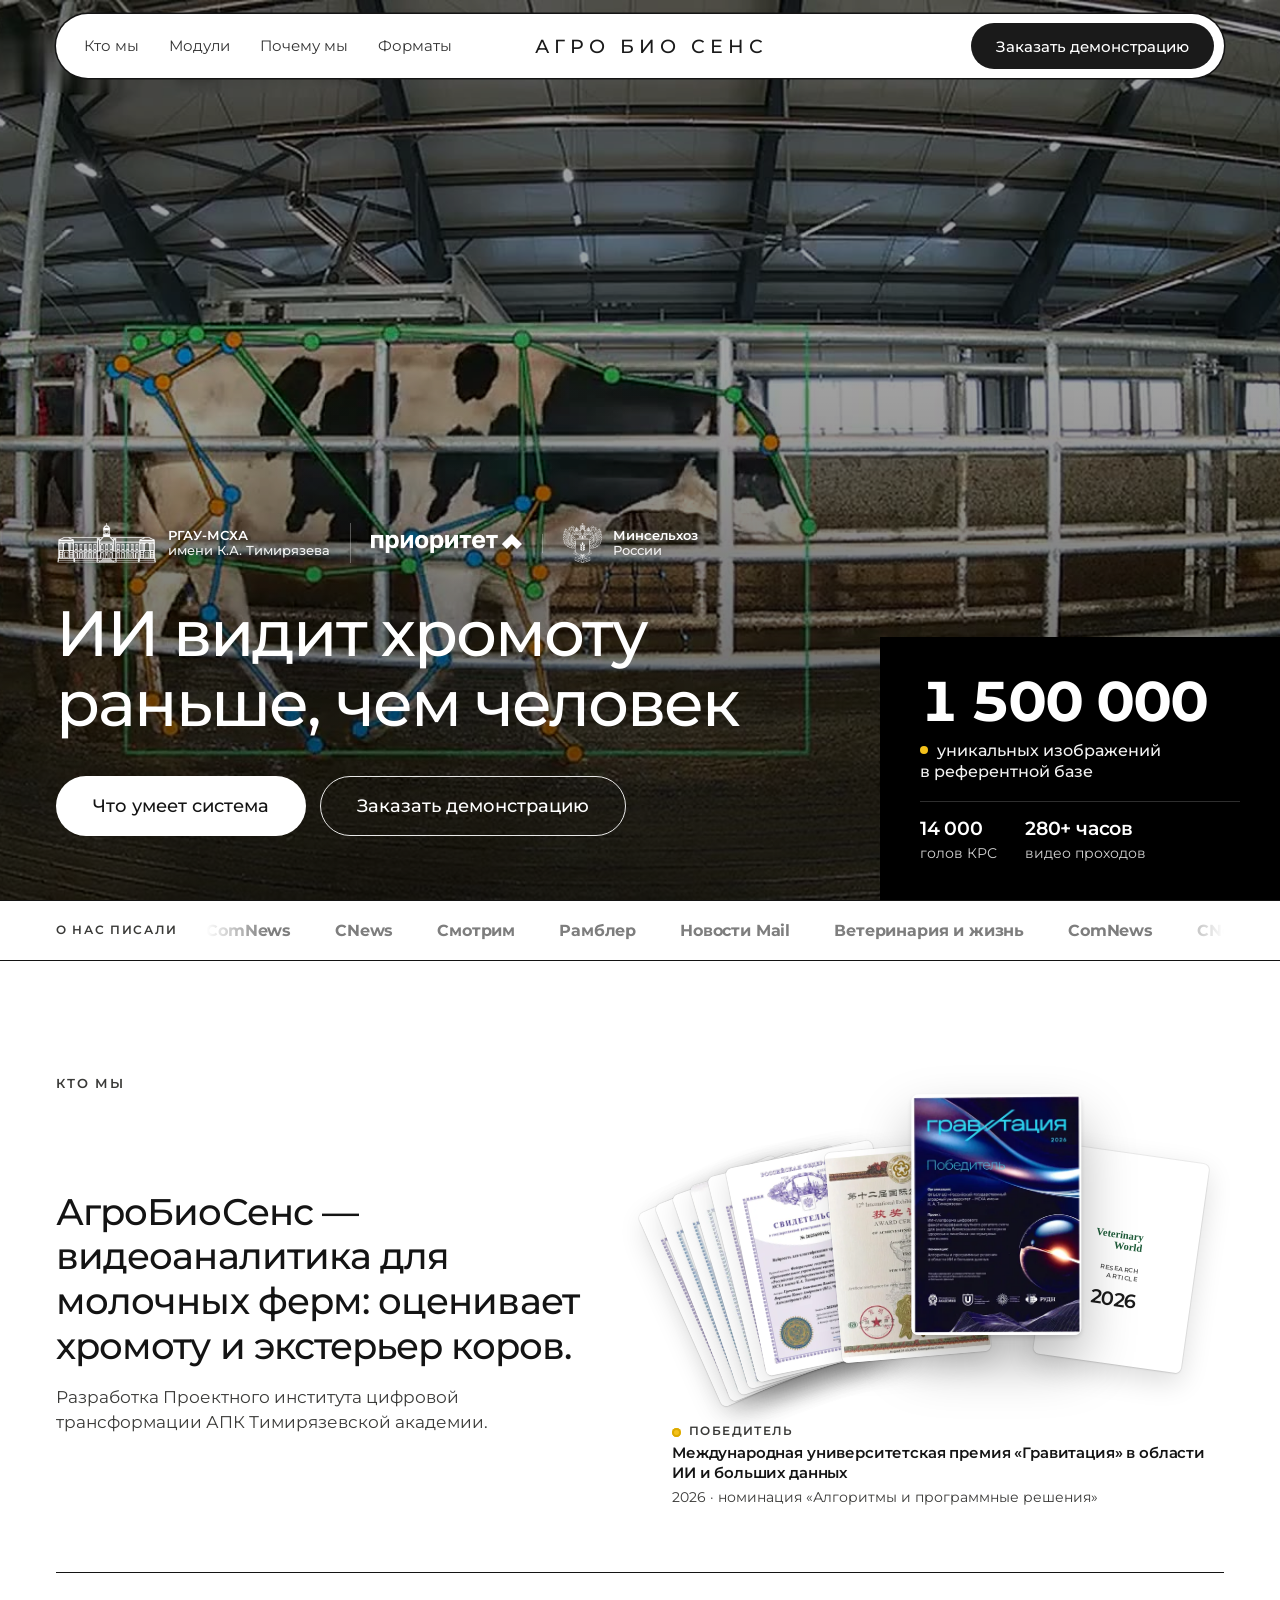
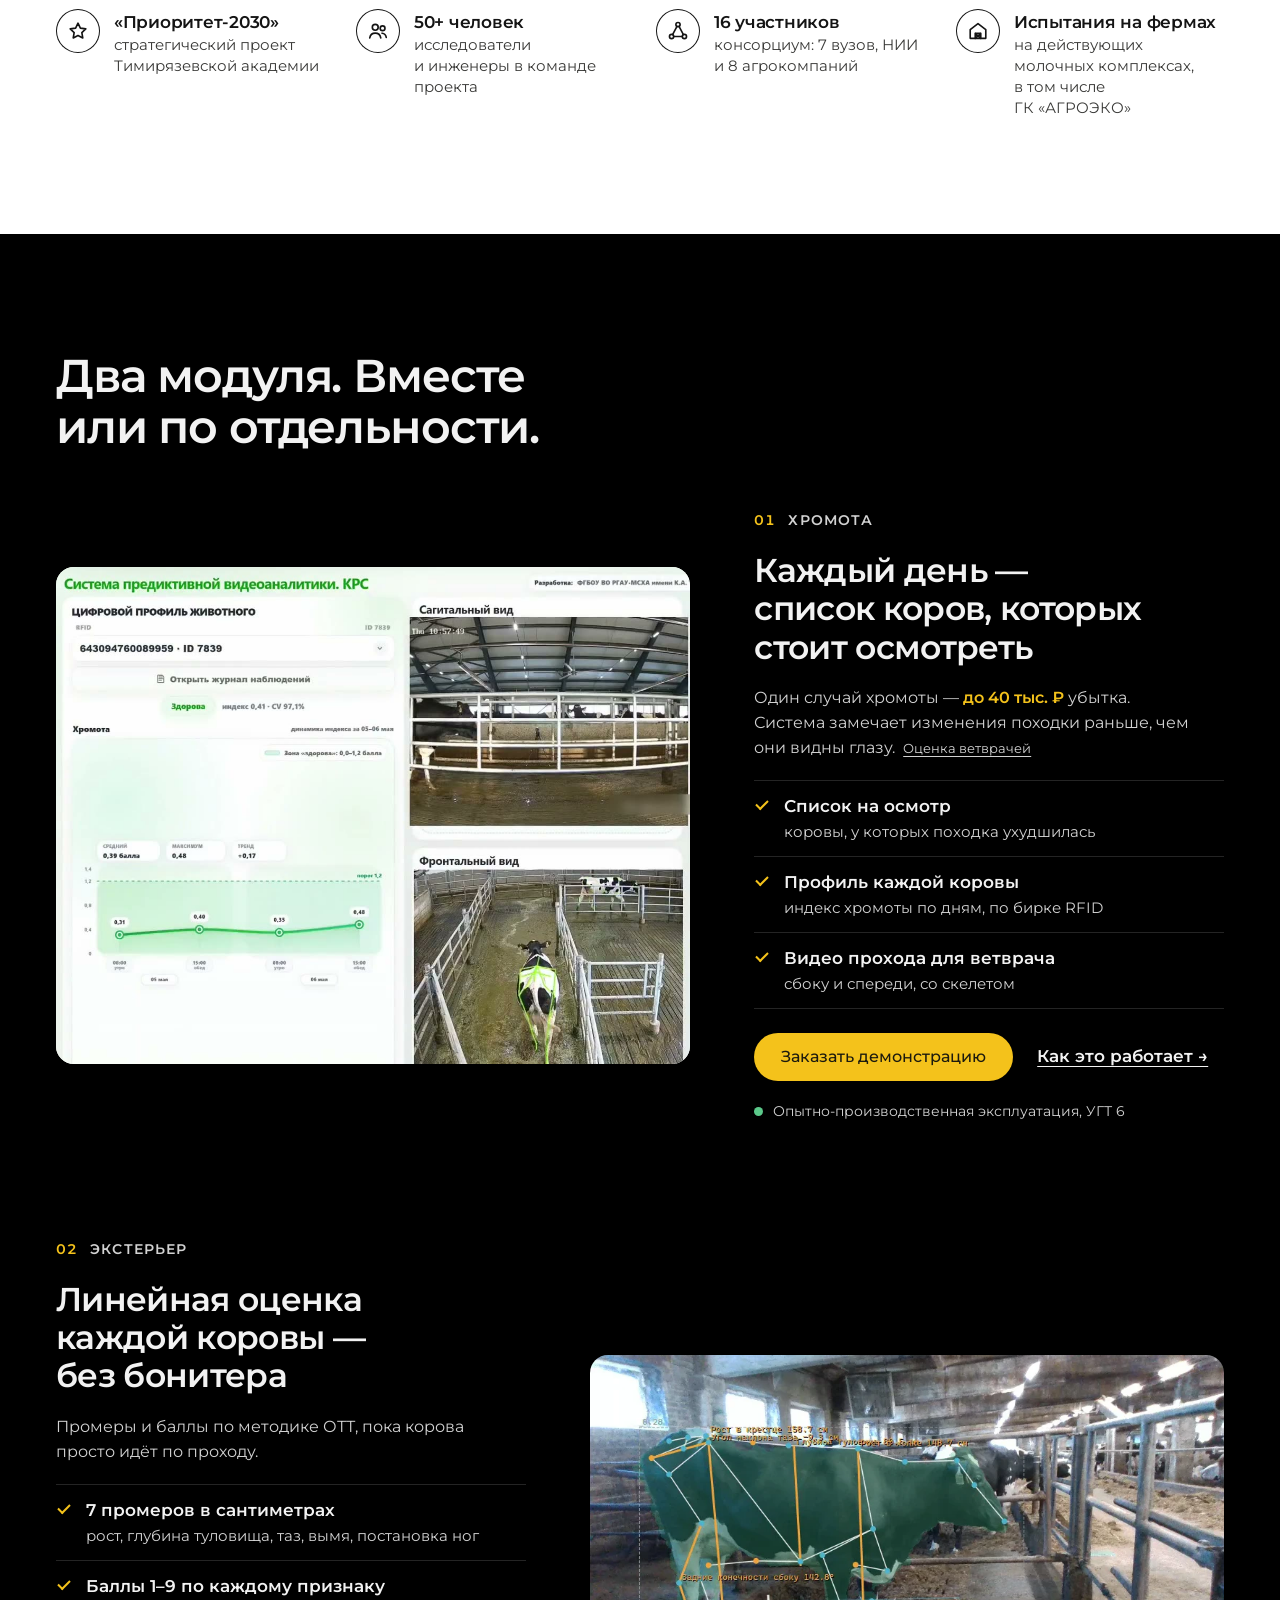
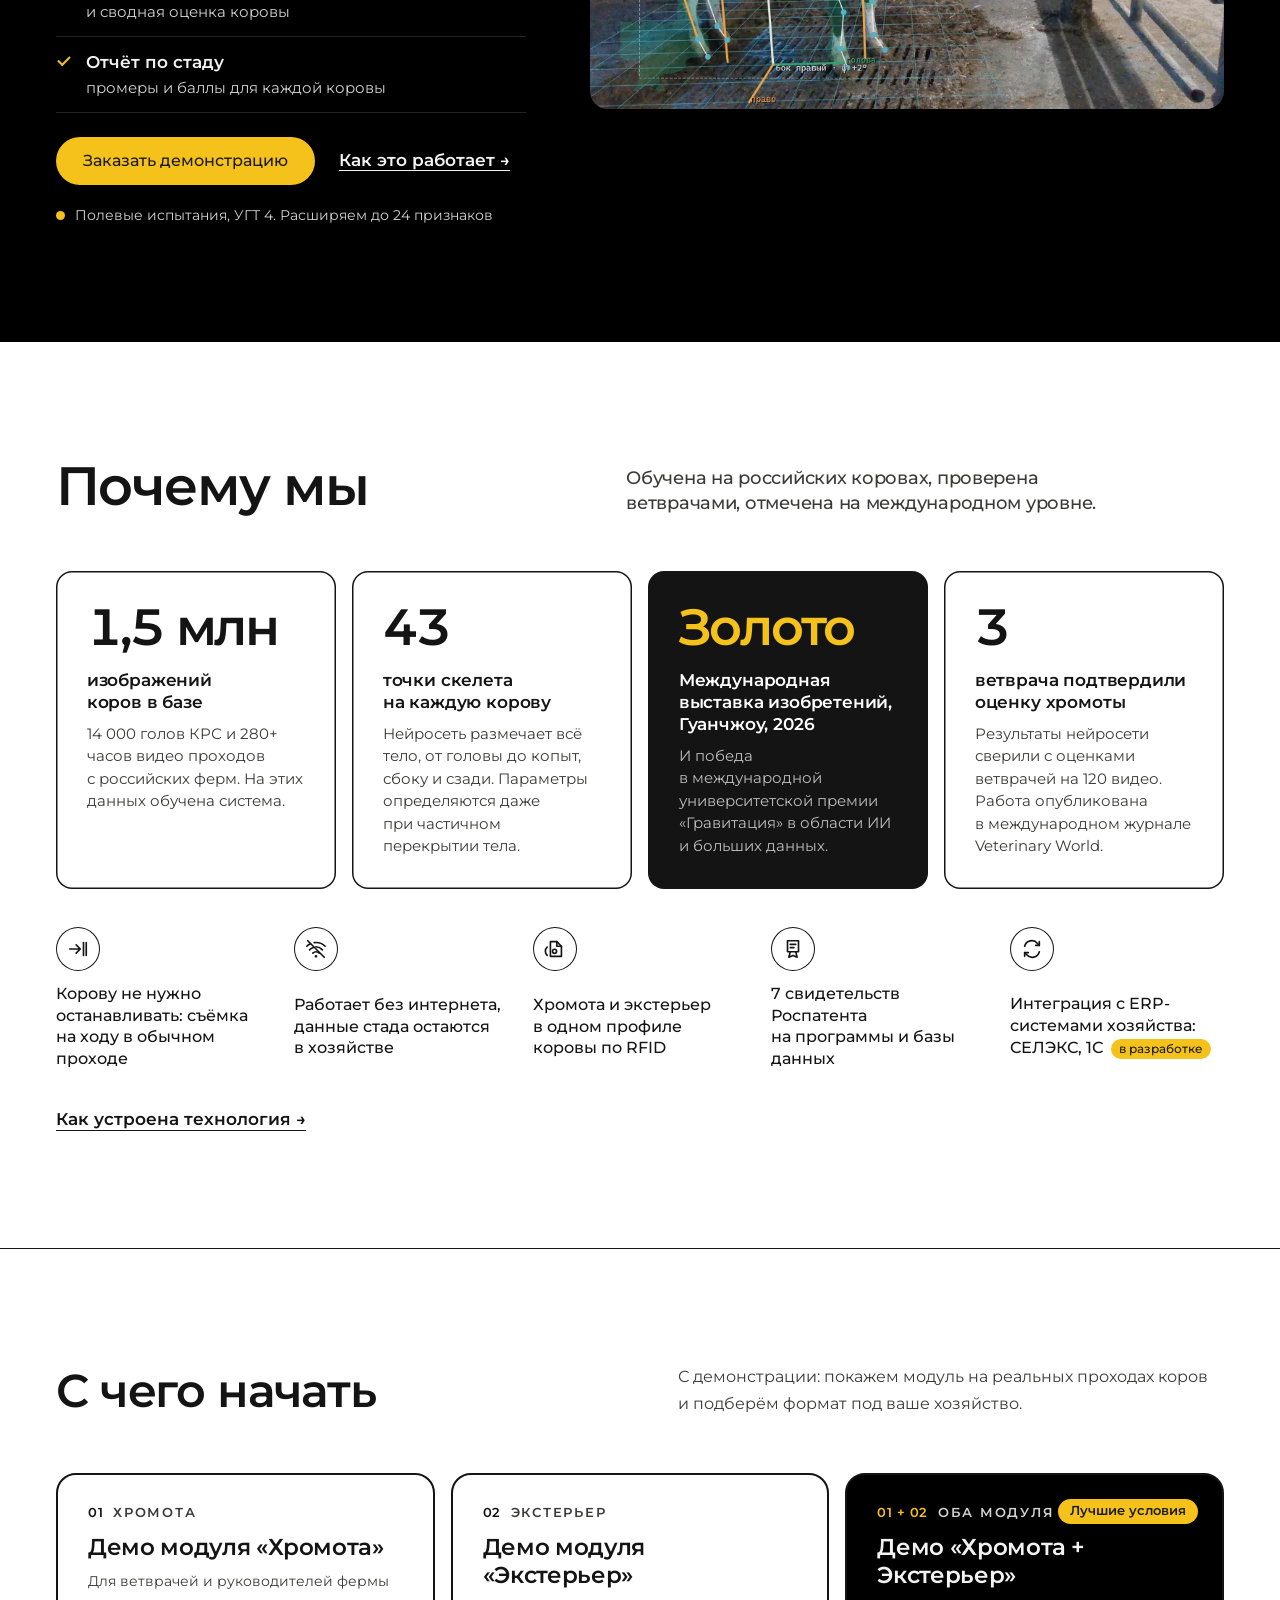
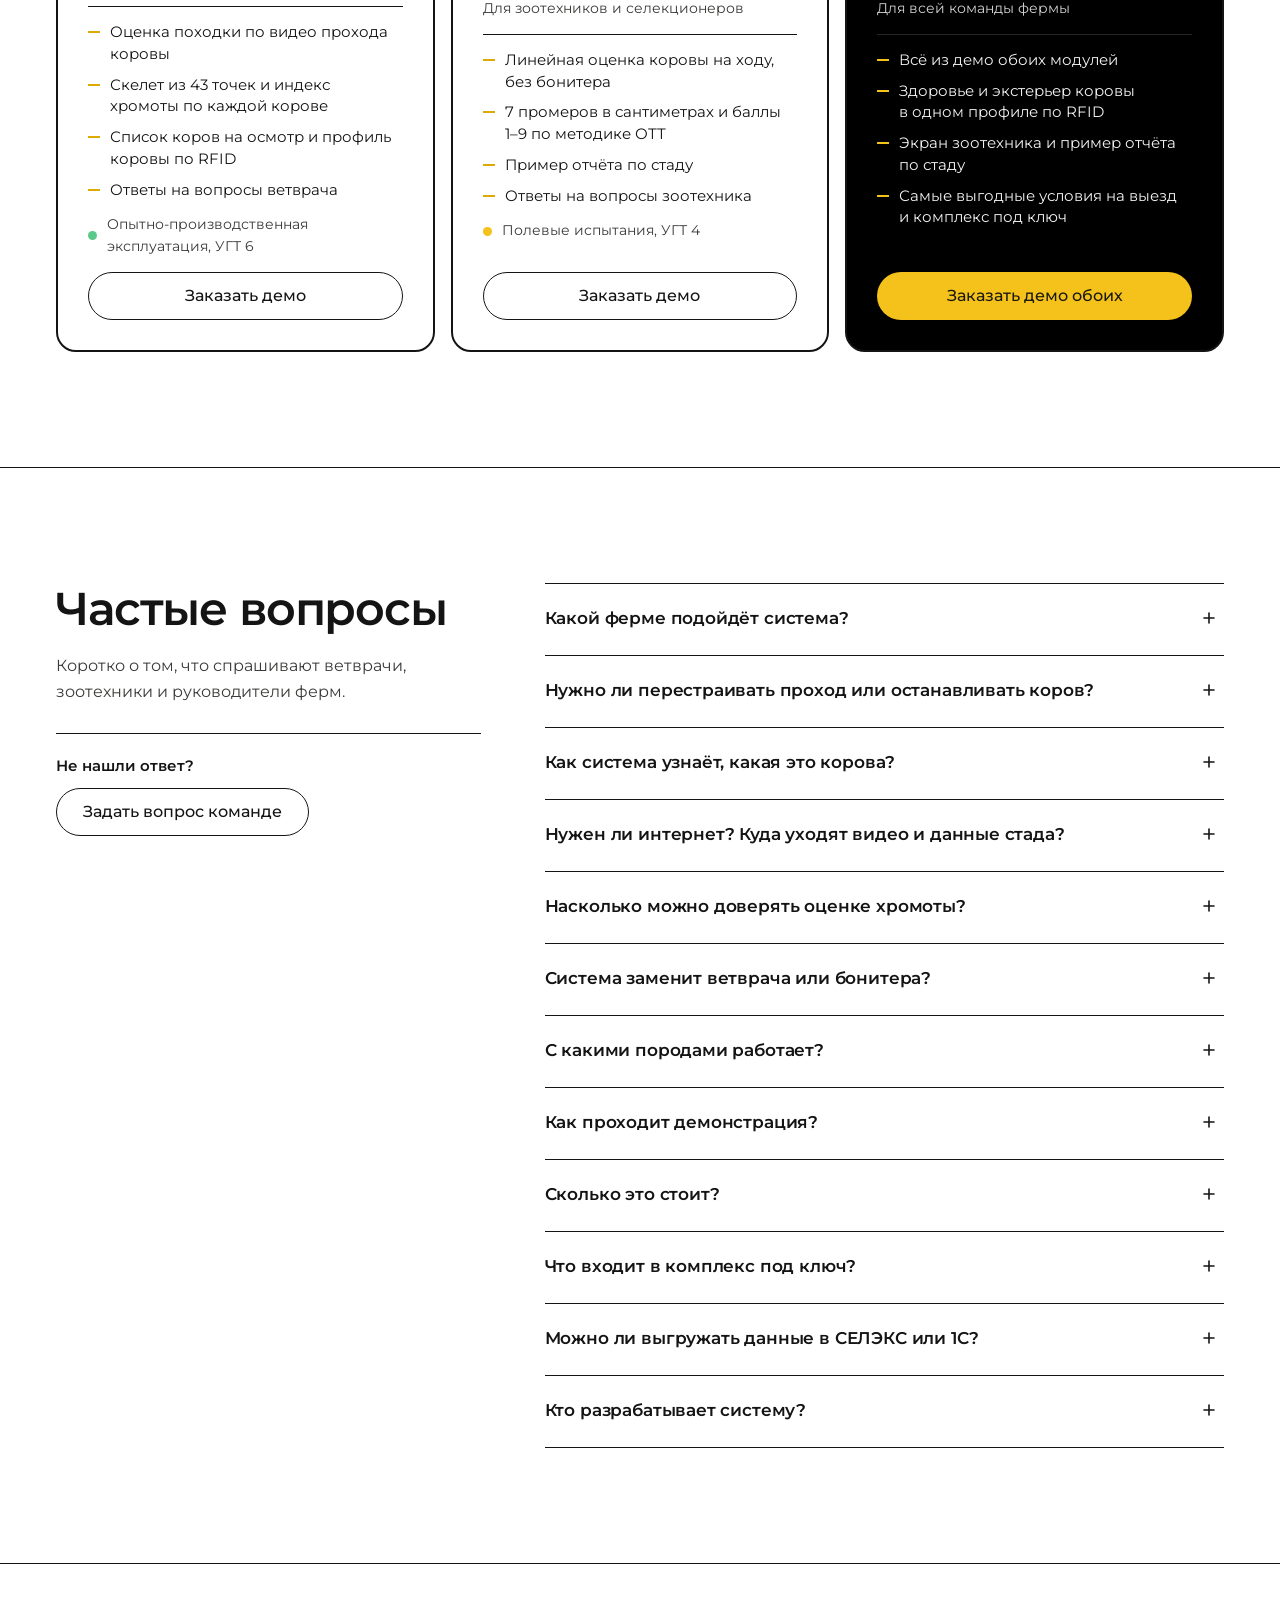
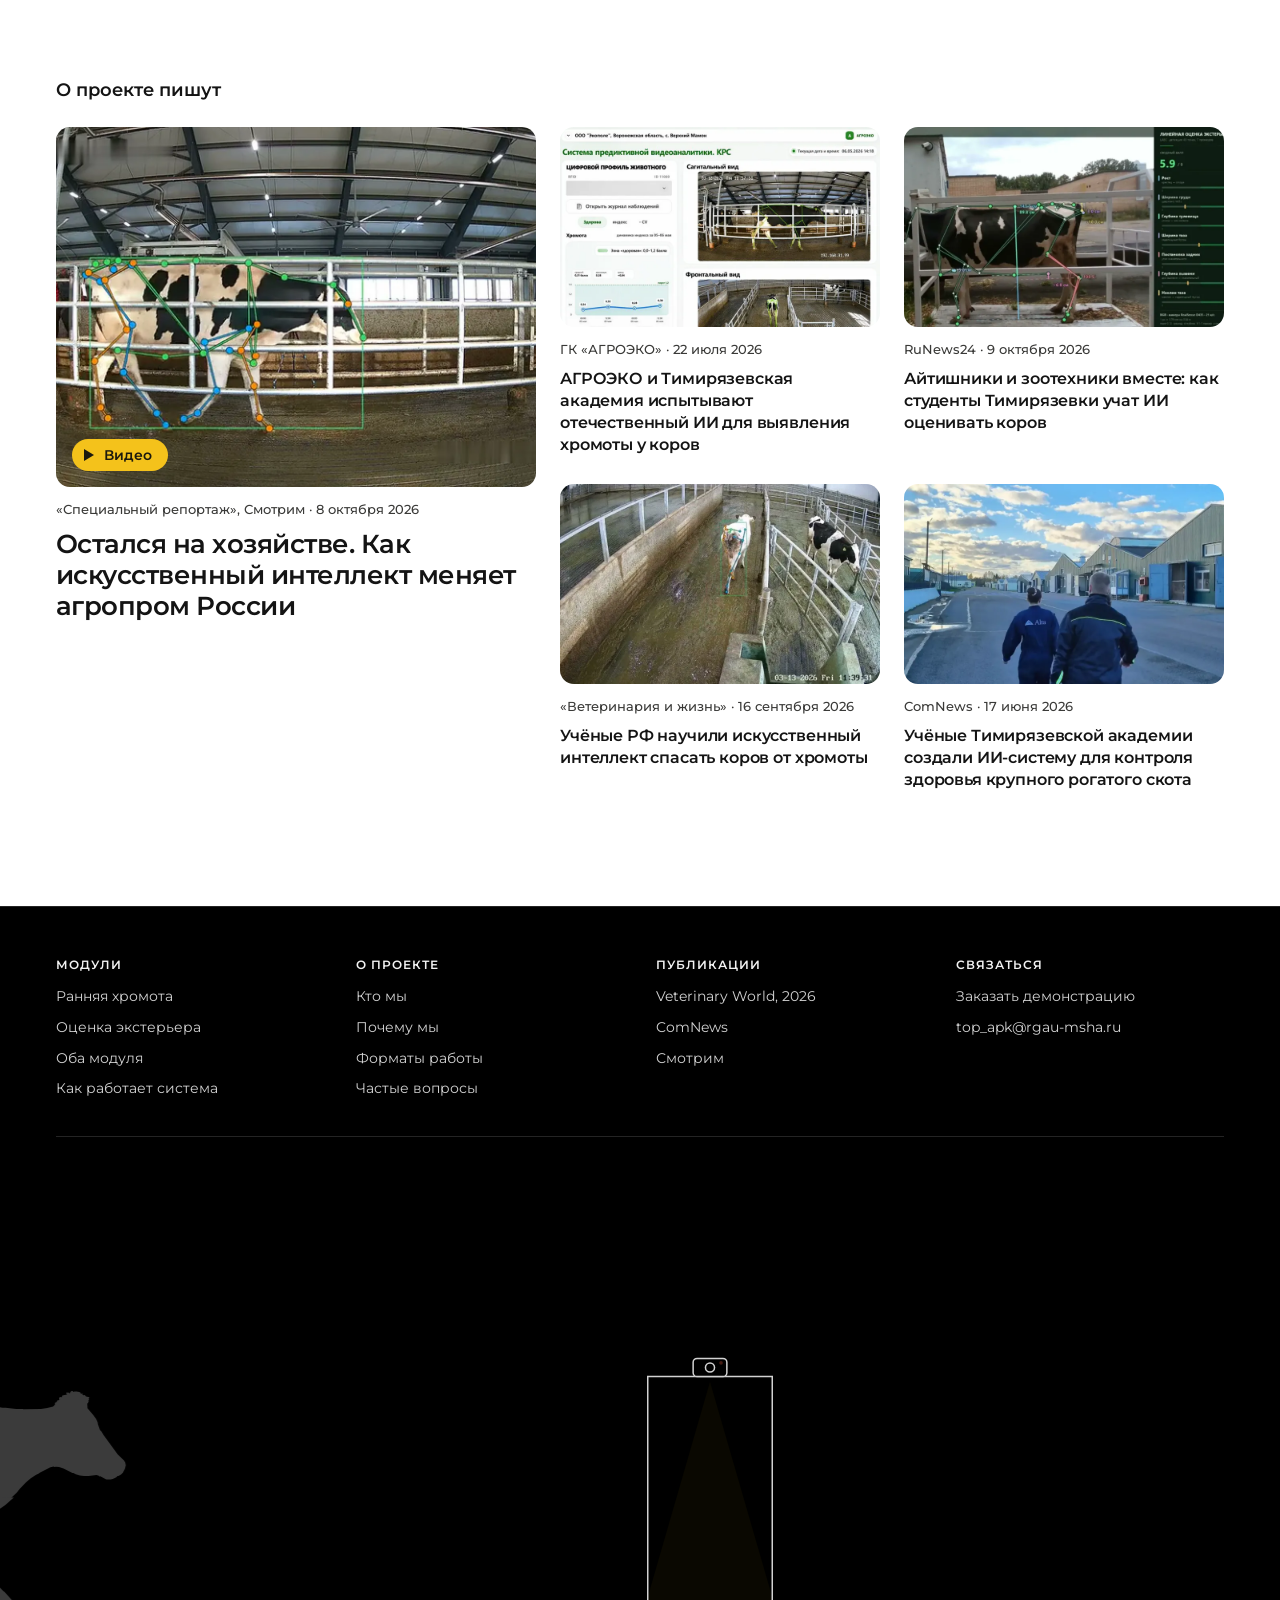
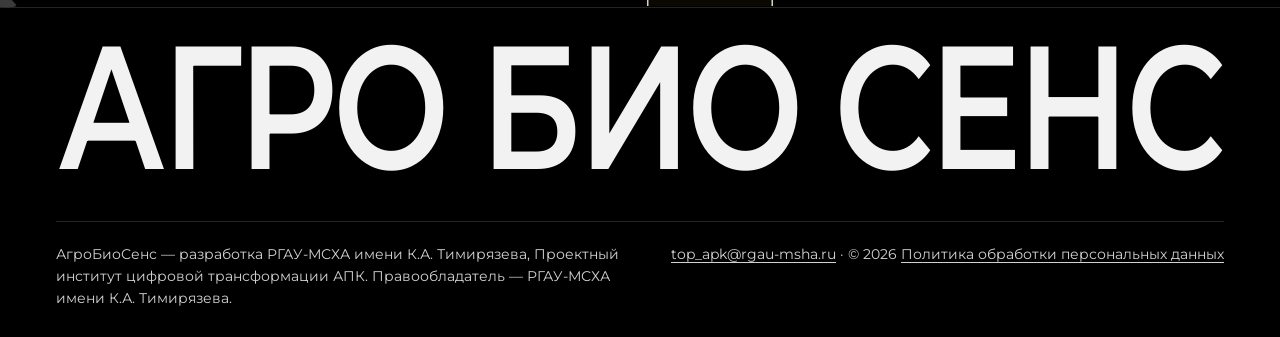
==== index.html @ 5cad0ca8 "Preview of АгроБиоСенс site Co-Authored-By: Claude Opus 5.5 <noreply@anthropic.com>" ====
<!doctype html>
<html lang="ru">
<head>
<meta name="robots" content="noindex, nofollow">
  <meta charset="utf-8">
  <meta name="viewport" content="width=device-width, initial-scale=1">
  <title>АгроБиоСенс — оценка походки и экстерьера коров по видео</title>
  <meta name="description" content="Сенсорная зона для молочного комплекса: камеры и нейросеть оценивают походку, промеры экстерьера, упитанность и вес каждой коровы на ходу. Разработка РГАУ-МСХА имени К.А. Тимирязева.">
  <meta name="theme-color" content="#000000">
  <link rel="icon" href="favicon.ico" sizes="32x32">
  <link rel="icon" href="assets/img/favicon-192.png" type="image/png" sizes="192x192">
  <link rel="apple-touch-icon" href="assets/img/apple-touch-icon.png">
  <link rel="preconnect" href="https://fonts.googleapis.com">
  <link rel="preconnect" href="https://fonts.gstatic.com" crossorigin>
  <link href="https://fonts.googleapis.com/css2?family=Montserrat:wght@400;500;600;700;800&display=swap" rel="stylesheet">
  <link rel="stylesheet" href="assets/css/style.css?v=70">
</head>
<body>
  <a class="skip" href="#main">Перейти к содержанию</a>

  <header class="site-header" data-header>
    <div class="header-pill">
      <nav class="nav" aria-label="Разделы">
        <a href="#about">Кто мы</a>
        <a href="#modules">Модули</a>
        <a href="#why">Почему мы</a>
        <a href="#formats">Форматы</a>
      </nav>
      <a class="logo" href="#top" aria-label="АгроБиоСенс, на главную">АГРО БИО СЕНС</a>
      <div class="header-end">
        <a class="btn btn-ink header-cta" href="#contact">Заказать демонстрацию</a>
        <button class="menu-toggle" type="button" aria-expanded="false" aria-controls="mobile-nav" data-menu-toggle>
          <span class="sr-only">Меню</span><span class="menu-bars" aria-hidden="true"></span>
        </button>
      </div>
    </div>
    <nav class="mobile-nav" id="mobile-nav" aria-label="Разделы" hidden>
      <a href="#about">Кто мы</a>
      <a href="#modules">Модули</a>
      <a href="#why">Почему мы</a>
      <a href="#formats">Форматы</a>
      <a href="#faq">Вопросы</a>
      <a class="btn btn-tag" href="#contact">Заказать демонстрацию</a>
    </nav>
  </header>

  <main id="main">

    <section class="hero" id="top">
      <video class="hero-video" autoplay muted loop playsinline preload="auto" poster="assets/media/hero-montage.jpg" aria-hidden="true">
        <source src="assets/media/hero-montage.mp4" type="video/mp4">
      </video>
      <div class="hero-shade" aria-hidden="true"></div>
      <div class="wrap hero-body">
        <div class="hero-main">
          <ul class="hero-orgs" aria-label="Организации проекта">
            <li class="hero-org"><img src="assets/img/logo-rgau.webp" alt="" width="324" height="128"><span>РГАУ-МСХА <span class="hero-org-more">имени К.А.&nbsp;Тимирязева</span></span></li>
            <li class="hero-org hero-org-word"><img src="assets/img/logo-priority.webp" alt="Программа «Приоритет-2030»" width="1014" height="128"></li>
            <li class="hero-org"><img src="assets/img/logo-mcx.webp" alt="" width="125" height="128"><span>Минсельхоз <span class="hero-org-more">России</span></span></li>
          </ul>
          <h1>ИИ видит хромоту раньше, чем человек</h1>
          <div class="hero-actions">
            <a class="btn btn-light btn-lg" href="#modules">Что умеет система</a>
            <a class="btn btn-outline btn-lg" href="#contact">Заказать демонстрацию</a>
          </div>
        </div>
      </div>
      <aside class="hero-stat" aria-label="На каких данных учится система">
        <p class="hero-stat-num">1&nbsp;500&nbsp;000</p>
        <p class="hero-stat-cap">уникальных изображений в&nbsp;референтной базе</p>
        <dl class="hero-stat-more">
          <div><dt>14&nbsp;000</dt><dd>голов КРС</dd></div>
          <div><dt>280+&nbsp;часов</dt><dd>видео проходов</dd></div>
        </dl>
      </aside>
    </section>

    <aside class="press-strip" aria-label="О проекте писали">
      <div class="wrap press-strip-row">
        <a class="press-strip-label" href="#press">О нас писали</a>
        <div class="press-marquee">
          <div class="press-marquee-track">
            <ul class="press-strip-list">
          <li><a href="https://www.comnews.ru/digital-economy/content/245881/2026-06-17/2026-w25/1012/uchenye-timiryazevskoy-akademii-sozdali-ii-sistemu-dlya-kontrolya-zdorovya-krupnogo-rogatogo-skota" target="_blank" rel="noopener">ComNews</a></li>
          <li><a href="https://corp.cnews.ru/news/line/2026-06-17_uchenye_i_razrabotchiki_timiryazevskoj" target="_blank" rel="noopener">CNews</a></li>
          <li><a href="https://smotrim.ru/video/6127386" target="_blank" rel="noopener">Смотрим</a></li>
          <li><a href="https://news.rambler.ru/tech/56799084-agroeko-i-timiryazevskaya-akademiya-ispytyvayut-otechestvennyy-ii/" target="_blank" rel="noopener">Рамблер</a></li>
          <li><a href="https://news.mail.ru/society/67363621/" target="_blank" rel="noopener">Новости Mail</a></li>
          <li><a href="https://vetandlife.ru/livestock/uchenye-rf-nauchili-iskusstvennyj-intellekt-spasat-korov-ot-hromoty" target="_blank" rel="noopener">Ветеринария и жизнь</a></li>
        </ul>
            <ul class="press-strip-list" aria-hidden="true">
          <li><a href="https://www.comnews.ru/digital-economy/content/245881/2026-06-17/2026-w25/1012/uchenye-timiryazevskoy-akademii-sozdali-ii-sistemu-dlya-kontrolya-zdorovya-krupnogo-rogatogo-skota" target="_blank" rel="noopener" tabindex="-1">ComNews</a></li>
          <li><a href="https://corp.cnews.ru/news/line/2026-06-17_uchenye_i_razrabotchiki_timiryazevskoj" target="_blank" rel="noopener" tabindex="-1">CNews</a></li>
          <li><a href="https://smotrim.ru/video/6127386" target="_blank" rel="noopener" tabindex="-1">Смотрим</a></li>
          <li><a href="https://news.rambler.ru/tech/56799084-agroeko-i-timiryazevskaya-akademiya-ispytyvayut-otechestvennyy-ii/" target="_blank" rel="noopener" tabindex="-1">Рамблер</a></li>
          <li><a href="https://news.mail.ru/society/67363621/" target="_blank" rel="noopener" tabindex="-1">Новости Mail</a></li>
          <li><a href="https://vetandlife.ru/livestock/uchenye-rf-nauchili-iskusstvennyj-intellekt-spasat-korov-ot-hromoty" target="_blank" rel="noopener" tabindex="-1">Ветеринария и жизнь</a></li>
        </ul>
          </div>
        </div>
      </div>
    </aside>

    <section class="about" id="about" aria-labelledby="about-title">
      <div class="wrap">
        <h2 id="about-title" class="about-kicker">Кто мы</h2>
        <div class="about-top">
          <p class="about-say">АгроБиоСенс&nbsp;— видеоаналитика для молочных ферм: оценивает хромоту и&nbsp;экстерьер коров. <span class="about-by">Разработка Проектного института цифровой трансформации АПК Тимирязевской академии.</span></p>
        <div class="fan-wrap">
          <h3 class="sr-only">Признание</h3>
          <div class="fan">
            <a class="sheet sheet-ip sheet-ip-6" data-sheet="ip" href="assets/img/docs/cert-2026666742.webp" target="_blank" rel="noopener" tabindex="-1" aria-hidden="true"><img src="assets/img/docs/cert-2026666742-thumb.webp" width="320" height="453" loading="lazy" alt=""></a>
            <a class="sheet sheet-ip sheet-ip-5" data-sheet="ip" href="assets/img/docs/cert-2026622755.webp" target="_blank" rel="noopener" tabindex="-1" aria-hidden="true"><img src="assets/img/docs/cert-2026622755-thumb.webp" width="320" height="453" loading="lazy" alt=""></a>
            <a class="sheet sheet-ip sheet-ip-4" data-sheet="ip" href="assets/img/docs/cert-2025626469.webp" target="_blank" rel="noopener" tabindex="-1" aria-hidden="true"><img src="assets/img/docs/cert-2025626469-thumb.webp" width="320" height="453" loading="lazy" alt=""></a>
            <a class="sheet sheet-ip sheet-ip-3" data-sheet="ip" href="assets/img/docs/cert-2026622314.webp" target="_blank" rel="noopener" tabindex="-1" aria-hidden="true"><img src="assets/img/docs/cert-2026622314-thumb.webp" width="320" height="453" loading="lazy" alt=""></a>
            <a class="sheet sheet-ip sheet-ip-2" data-sheet="ip" href="assets/img/docs/cert-2025695364.webp" target="_blank" rel="noopener" tabindex="-1" aria-hidden="true"><img src="assets/img/docs/cert-2025695364-thumb.webp" width="320" height="453" loading="lazy" alt=""></a>
            <a class="sheet sheet-ip sheet-ip-1" data-sheet="ip" href="assets/img/docs/cert-2025695196.webp" target="_blank" rel="noopener" aria-label="7 свидетельств Роспатента на программы и базы данных: 4 программы для ЭВМ и 3 базы данных, 2024–2026, правообладатель РГАУ-МСХА. Открыть скан"><img src="assets/img/docs/cert-2025695196-thumb.webp" width="320" height="453" loading="lazy" alt=""></a>
            <a class="sheet sheet-gz" data-sheet="gz" href="assets/img/docs/guangzhou-gold-2026.webp" target="_blank" rel="noopener" aria-label="Золотая медаль, 12-я Международная выставка изобретений, Гуанчжоу, Китай, август 2026. Открыть диплом"><img src="assets/img/docs/guangzhou-gold-2026-thumb.webp" width="360" height="509" loading="lazy" alt=""></a>
            <a class="sheet sheet-gr" data-sheet="gr" href="assets/img/docs/gravitation-2026-diploma.webp" target="_blank" rel="noopener" aria-label="Победитель международной университетской премии «Гравитация» в области ИИ и больших данных, 2026. Открыть диплом"><img src="assets/img/docs/gravitation-2026-diploma-thumb.webp" width="360" height="509" loading="lazy" alt=""></a>
            <a class="sheet sheet-vw" data-sheet="vw" href="https://veterinaryworld.org/Vol.19/October-2026/3.php" target="_blank" rel="noopener" aria-label="Научная статья в журнале Veterinary World, октябрь 2026. Открыть на сайте журнала">
              <span class="vw-mark">Veterinary<br>World</span>
              <span class="vw-rule"></span>
              <span class="vw-kind">Research article</span>
              <span class="vw-year">2026</span>
            </a>
          </div>
          <div class="fan-caps" aria-hidden="true">
            <p class="fan-cap fan-cap-default"><b>Победитель премии «Гравитация»</b> · <b>золотая медаль</b> в&nbsp;Гуанчжоу · <b>7&nbsp;свидетельств Роспатента</b> · <b>статья</b> в&nbsp;Veterinary World</p>
            <p class="fan-cap" data-cap="ip"><span class="fan-cap-tag">Интеллектуальная собственность</span><b>7&nbsp;свидетельств Роспатента на&nbsp;программы и&nbsp;базы данных</b><span>4&nbsp;программы для ЭВМ и&nbsp;3&nbsp;базы данных, <span class="nowrap">2024–2026</span> · правообладатель РГАУ‑МСХА</span></p>
            <p class="fan-cap" data-cap="gz"><span class="fan-cap-tag">Золотая медаль</span><b>12-я Международная выставка изобретений, Гуанчжоу, Китай</b><span>Август 2026 · за&nbsp;ИИ для ранней диагностики хромоты и&nbsp;линейной оценки экстерьера</span></p>
            <p class="fan-cap" data-cap="gr"><span class="fan-cap-tag">Победитель</span><b>Международная университетская премия «Гравитация» в&nbsp;области ИИ и&nbsp;больших данных</b><span>2026 · номинация «Алгоритмы и&nbsp;программные решения»</span></p>
            <p class="fan-cap" data-cap="vw"><span class="fan-cap-tag">Научная статья</span><b>Veterinary World, международный рецензируемый журнал</b><span>Октябрь 2026 · оценку хромоты нейросетью сверили с&nbsp;тремя ветврачами на&nbsp;120&nbsp;видео</span></p>
          </div>
        </div>
        </div>
        <ul class="about-points">
          <li><span class="point-ico" aria-hidden="true"><svg viewBox="0 0 24 24" width="22" height="22" fill="none" stroke="currentColor" stroke-width="1.8" stroke-linecap="round" stroke-linejoin="round"><path d="M12 3.5l2.6 5.3 5.9.9-4.3 4.1 1 5.8L12 16.9l-5.2 2.7 1-5.8-4.3-4.1 5.9-.9z"/></svg></span><span><b>«Приоритет&#8209;2030»</b>стратегический проект Тимирязевской академии</span></li>
          <li><span class="point-ico" aria-hidden="true"><svg viewBox="0 0 24 24" width="22" height="22" fill="none" stroke="currentColor" stroke-width="1.8" stroke-linecap="round" stroke-linejoin="round"><circle cx="9" cy="8" r="3.2"/><path d="M3 19.5c.6-3.3 3-5.2 6-5.2s5.4 1.9 6 5.2"/><circle cx="17" cy="9" r="2.6"/><path d="M16.5 14.4c2.5.2 4.1 1.9 4.5 4.6"/></svg></span><span><b>50+ человек</b>исследователи и&nbsp;инженеры в&nbsp;команде проекта</span></li>
          <li><span class="point-ico" aria-hidden="true"><svg viewBox="0 0 24 24" width="22" height="22" fill="none" stroke="currentColor" stroke-width="1.8" stroke-linecap="round" stroke-linejoin="round"><circle cx="12" cy="5" r="2.3"/><circle cx="5" cy="18" r="2.3"/><circle cx="19" cy="18" r="2.3"/><path d="M10.9 7l-4.8 8.9M13.1 7l4.8 8.9M7.3 18h9.4"/></svg></span><span><b>16 участников</b>консорциум: 7&nbsp;вузов, НИИ и&nbsp;8&nbsp;агрокомпаний</span></li>
          <li><span class="point-ico" aria-hidden="true"><svg viewBox="0 0 24 24" width="22" height="22" fill="none" stroke="currentColor" stroke-width="1.8" stroke-linecap="round" stroke-linejoin="round"><path d="M3.5 10.5L12 4l8.5 6.5V20h-17z"/><path d="M9 20v-5.5h6V20M9 14.5l6 5.5M15 14.5L9 20"/></svg></span><span><b>Испытания на&nbsp;фермах</b>на&nbsp;действующих молочных комплексах, в&nbsp;том числе ГК&nbsp;«АГРОЭКО»</span></li>
        </ul>
      </div>
    </section>

    <section class="modules dark" id="modules" aria-labelledby="modules-title">
      <div class="wrap">
        <h2 id="modules-title" class="h2 modules-title">Два модуля. Вместе или по&nbsp;отдельности.</h2>

        <article class="module">
          <div class="module-media">
            <div class="media-frame media-frame-ui">
              <video autoplay muted loop playsinline preload="metadata" width="1200" height="940" poster="assets/media/ui-lameness.jpg?v=2" aria-label="Экран системы: профиль коровы по RFID, статус «Здорова», индекс хромоты по дням, видео прохода сбоку и спереди со скелетом">
                <source src="assets/media/ui-lameness.mp4?v=2" type="video/mp4">
              </video>
            </div>
          </div>
          <div class="module-text">
            <p class="module-kicker"><span>01</span>Хромота</p>
            <h3 class="module-head">Каждый день&nbsp;— список коров, которых стоит осмотреть</h3>
            <p class="module-hook">Один случай хромоты&nbsp;— <b>до&nbsp;40&nbsp;тыс.&nbsp;₽</b> убытка. Система замечает изменения походки раньше, чем они видны глазу.
              <a class="module-src" href="https://agroeco.ru/bez-rubriki/agroeko-i-timiryazevskaya-akademiya-ispytyvayut-otechestvennyj-ii-dlya-vyyavleniya-hromoty-u-korov-do-poyavleniya-pervyh-simptomov/" target="_blank" rel="noopener">Оценка ветврачей</a></p>
            <ul class="module-gets">
              <li><b>Список на&nbsp;осмотр</b>коровы, у&nbsp;которых походка ухудшилась</li>
              <li><b>Профиль каждой коровы</b>индекс хромоты по&nbsp;дням, по&nbsp;бирке RFID</li>
              <li><b>Видео прохода для&nbsp;ветврача</b>сбоку и&nbsp;спереди, со&nbsp;скелетом</li>
            </ul>
            <div class="module-actions">
              <a class="btn btn-tag" href="#pick-lameness">Заказать демонстрацию</a>
              <a class="module-more" href="technology.html#steps">Как это работает&nbsp;→</a>
            </div>
            <p class="status"><span class="status-dot" aria-hidden="true"></span>Опытно-производственная эксплуатация, УГТ&nbsp;6</p>
          </div>
        </article>

        <article class="module module-flip">
          <div class="module-media">
            <div class="media-frame">
              <img class="media-shot" src="assets/img/exterior-ui.webp?v=2" width="876" height="488" loading="lazy" alt="Экран оценки экстерьера: корова сбоку со скелетом, рост в крестце и в холке, глубина туловища, наклон таза">

            </div>
          </div>
          <div class="module-text">
            <p class="module-kicker"><span>02</span>Экстерьер</p>
            <h3 class="module-head">Линейная оценка каждой коровы&nbsp;— без&nbsp;бонитера</h3>
            <p class="module-hook">Промеры и&nbsp;баллы по&nbsp;методике ОТТ, пока корова просто идёт по&nbsp;проходу.</p>
            <ul class="module-gets">
              <li><b>7&nbsp;промеров в&nbsp;сантиметрах</b>рост, глубина туловища, таз, вымя, постановка ног</li>
              <li><b>Баллы 1–9 по&nbsp;каждому признаку</b>и&nbsp;сводная оценка коровы</li>
              <li><b>Отчёт по&nbsp;стаду</b>промеры и&nbsp;баллы для&nbsp;каждой коровы</li>
            </ul>
            <div class="module-actions">
              <a class="btn btn-tag" href="#pick-exterior">Заказать демонстрацию</a>
              <a class="module-more" href="technology.html#steps">Как это работает&nbsp;→</a>
            </div>
            <p class="status"><span class="status-dot status-dot-early" aria-hidden="true"></span>Полевые испытания, УГТ&nbsp;4. Расширяем до&nbsp;24&nbsp;признаков</p>
          </div>
        </article>
      </div>
    </section>

    <section class="why" id="why" aria-labelledby="why-title">
      <div class="wrap">
        <div class="why-head">
          <h2 id="why-title" class="why-title">Почему мы</h2>
          <p class="why-lead">Обучена на&nbsp;российских коровах, проверена ветврачами, отмечена на&nbsp;международном уровне.</p>
        </div>
        <ul class="why-cards">
          <li class="why-card">
            <p class="why-big">1,5&nbsp;млн</p>
            <h3 class="why-label">изображений коров в&nbsp;базе</h3>
            <p>14&nbsp;000 голов КРС и&nbsp;280+ часов видео проходов с&nbsp;российских ферм. На&nbsp;этих данных обучена система.</p>
          </li>
          <li class="why-card">
            <p class="why-big">43</p>
            <h3 class="why-label">точки скелета на&nbsp;каждую корову</h3>
            <p>Нейросеть размечает всё тело, от&nbsp;головы до&nbsp;копыт, сбоку и&nbsp;сзади. Параметры определяются даже при&nbsp;частичном перекрытии тела.</p>
          </li>
          <li class="why-card why-card-award">
            <p class="why-big">Золото</p>
            <h3 class="why-label">Международная выставка изобретений, Гуанчжоу, 2026</h3>
            <p>И&nbsp;победа в&nbsp;международной университетской премии «Гравитация» в&nbsp;области ИИ и&nbsp;больших данных.</p>
          </li>
          <li class="why-card">
            <p class="why-big">3</p>
            <h3 class="why-label">ветврача подтвердили оценку хромоты</h3>
            <p>Результаты нейросети сверили с&nbsp;оценками ветврачей на&nbsp;120&nbsp;видео. Работа опубликована в&nbsp;международном журнале Veterinary World.</p>
          </li>
        </ul>
        <ul class="why-extra">
          <li><span class="point-ico" aria-hidden="true"><svg viewBox="0 0 24 24" width="22" height="22" fill="none" stroke="currentColor" stroke-width="1.8" stroke-linecap="round" stroke-linejoin="round"><path d="M3 12h11M10 7.5l4.5 4.5-4.5 4.5"/><path d="M18 5v14M21 5v14"/></svg></span><span>Корову не&nbsp;нужно останавливать: съёмка на&nbsp;ходу в&nbsp;обычном проходе</span></li>
          <li><span class="point-ico" aria-hidden="true"><svg viewBox="0 0 24 24" width="22" height="22" fill="none" stroke="currentColor" stroke-width="1.8" stroke-linecap="round" stroke-linejoin="round"><path d="M3 3l18 18"/><path d="M8.5 16.5a5 5 0 0 1 7 0"/><path d="M5 12.9a10 10 0 0 1 4.2-2.5M12 9.6a10 10 0 0 1 7 3.3"/><path d="M2 9a14.5 14.5 0 0 1 4-2.6M10 5.1A14.6 14.6 0 0 1 22 9"/><circle cx="12" cy="20" r=".6" fill="currentColor"/></svg></span><span>Работает без интернета, данные стада остаются в&nbsp;хозяйстве</span></li>
          <li><span class="point-ico" aria-hidden="true"><svg viewBox="0 0 24 24" width="22" height="22" fill="none" stroke="currentColor" stroke-width="1.8" stroke-linecap="round" stroke-linejoin="round"><path d="M7 4h7l5 5v11H7z"/><path d="M14 4v5h5"/><circle cx="11.5" cy="14.5" r="2.2"/><path d="M3.5 10a6 6 0 0 0 0 9"/></svg></span><span>Хромота и&nbsp;экстерьер в&nbsp;одном профиле коровы по&nbsp;RFID</span></li>
          <li><span class="point-ico" aria-hidden="true"><svg viewBox="0 0 24 24" width="22" height="22" fill="none" stroke="currentColor" stroke-width="1.8" stroke-linecap="round" stroke-linejoin="round"><path d="M6 3h12v12H6z"/><path d="M9 7h6M9 10.5h4"/><path d="M9 15l-1.5 6L12 19l4.5 2L15 15"/></svg></span><span>7&nbsp;свидетельств Роспатента на&nbsp;программы и&nbsp;базы данных</span></li>
          <li><span class="point-ico" aria-hidden="true"><svg viewBox="0 0 24 24" width="22" height="22" fill="none" stroke="currentColor" stroke-width="1.8" stroke-linecap="round" stroke-linejoin="round"><path d="M4 9a8 8 0 0 1 14-3l2 2"/><path d="M20 4v4h-4"/><path d="M20 15a8 8 0 0 1-14 3l-2-2"/><path d="M4 20v-4h4"/></svg></span><span>Интеграция с&nbsp;ERP-системами хозяйства: СЕЛЭКС, 1С <span class="why-soon">в&nbsp;разработке</span></span></li>
        </ul>
        <p class="why-more"><a href="technology.html">Как устроена технология&nbsp;→</a></p>
      </div>
    </section>

    <section class="formats light" id="formats" aria-labelledby="formats-title">
      <div class="wrap">
        <div class="section-head">
          <h2 id="formats-title" class="h2">С чего начать</h2>
          <p class="lead">С&nbsp;демонстрации: покажем модуль на&nbsp;реальных проходах коров и&nbsp;подберём формат под ваше хозяйство.</p>
        </div>
        <ul class="picks">
          <li class="pick" id="pick-lameness">
            <p class="pick-kicker"><span>01</span>Хромота</p>
            <h3 class="h3">Демо модуля «Хромота»</h3>
            <p class="pick-who">Для ветврачей и&nbsp;руководителей фермы</p>
            <ul class="pick-list">
              <li>Оценка походки по&nbsp;видео прохода коровы</li>
              <li>Скелет из&nbsp;43&nbsp;точек и&nbsp;индекс хромоты по&nbsp;каждой корове</li>
              <li>Список коров на&nbsp;осмотр и&nbsp;профиль коровы по&nbsp;RFID</li>
              <li>Ответы на&nbsp;вопросы ветврача</li>
            </ul>
            <p class="status"><span class="status-dot" aria-hidden="true"></span>Опытно-производственная эксплуатация, УГТ&nbsp;6</p>
            <a class="btn btn-line" href="#contact" data-interest="demo" data-module="lameness">Заказать демо</a>
          </li>
          <li class="pick" id="pick-exterior">
            <p class="pick-kicker"><span>02</span>Экстерьер</p>
            <h3 class="h3">Демо модуля «Экстерьер»</h3>
            <p class="pick-who">Для зоотехников и&nbsp;селекционеров</p>
            <ul class="pick-list">
              <li>Линейная оценка коровы на&nbsp;ходу, без&nbsp;бонитера</li>
              <li>7&nbsp;промеров в&nbsp;сантиметрах и&nbsp;баллы 1–9 по&nbsp;методике ОТТ</li>
              <li>Пример отчёта по&nbsp;стаду</li>
              <li>Ответы на&nbsp;вопросы зоотехника</li>
            </ul>
            <p class="status"><span class="status-dot status-dot-early" aria-hidden="true"></span>Полевые испытания, УГТ&nbsp;4</p>
            <a class="btn btn-line" href="#contact" data-interest="demo" data-module="exterior">Заказать демо</a>
          </li>
          <li class="pick pick-best" id="pick-both">
            <p class="pick-badge">Лучшие условия</p>
            <p class="pick-kicker"><span>01 + 02</span>Оба модуля</p>
            <h3 class="h3">Демо «Хромота + Экстерьер»</h3>
            <p class="pick-who">Для всей команды фермы</p>
            <ul class="pick-list">
              <li>Всё из&nbsp;демо обоих модулей</li>
              <li>Здоровье и&nbsp;экстерьер коровы в&nbsp;одном профиле по&nbsp;RFID</li>
              <li>Экран зоотехника и&nbsp;пример отчёта по&nbsp;стаду</li>
              <li>Самые выгодные условия на&nbsp;выезд и&nbsp;комплекс под ключ</li>
            </ul>
            <a class="btn btn-tag" href="#contact" data-interest="demo" data-module="both">Заказать демо обоих</a>
          </li>
        </ul>

      </div>
    </section>

    <section class="faq light" id="faq" aria-labelledby="faq-title">
      <div class="wrap faq-grid">
        <div class="faq-head">
          <h2 id="faq-title" class="h2">Частые вопросы</h2>
          <p class="lead">Коротко о&nbsp;том, что спрашивают ветврачи, зоотехники и&nbsp;руководители ферм.</p>
          <div class="faq-ask">
            <p>Не нашли ответ?</p>
            <a class="btn btn-line" href="#contact" data-interest="tech">Задать вопрос команде</a>
          </div>
        </div>

        <div class="faq-list">
          <details class="faq-item">
            <summary>Какой ферме подойдёт система?</summary>
            <div class="faq-a">
              <p>Молочным комплексам с&nbsp;беспривязным содержанием, где коровы по&nbsp;одной проходят через проход, например на&nbsp;выходе из&nbsp;доильного зала. Постоянную сенсорную зону выгоднее всего ставить в&nbsp;хозяйствах от&nbsp;500&nbsp;коров. Если оборудование на&nbsp;ферме пока не&nbsp;нужно, начните с&nbsp;выезда специалистов: оценим стадо мобильным комплексом.</p>
            </div>
          </details>

          <details class="faq-item">
            <summary>Нужно ли перестраивать проход или останавливать коров?</summary>
            <div class="faq-a">
              <p>Нет. Коровы идут обычным маршрутом, система снимает их на&nbsp;ходу. Конструкцию с&nbsp;камерами, RFID‑считывателем и&nbsp;светом подбираем под ваш проход после обследования площадки.</p>
            </div>
          </details>

          <details class="faq-item">
            <summary>Как система узнаёт, какая это корова?</summary>
            <div class="faq-a">
              <p>По&nbsp;электронной бирке RFID. Каждый проход и&nbsp;каждая оценка попадают в&nbsp;профиль коровы под её номером, так что видно, как меняются походка и&nbsp;промеры со&nbsp;временем.</p>
            </div>
          </details>

          <details class="faq-item">
            <summary>Нужен ли интернет? Куда уходят видео и&nbsp;данные стада?</summary>
            <div class="faq-a">
              <p>Интернет не&nbsp;нужен. Нейросеть работает на&nbsp;локальном сервере в&nbsp;хозяйстве, видео и&nbsp;данные стада остаются у&nbsp;вас и&nbsp;не&nbsp;передаются за&nbsp;пределы фермы.</p>
            </div>
          </details>

          <details class="faq-item">
            <summary>Насколько можно доверять оценке хромоты?</summary>
            <div class="faq-a">
              <p>Оценки нейросети сверили с&nbsp;оценками трёх ветврачей на&nbsp;120&nbsp;видео проходов, ветврачи оценивали вслепую. Результаты опубликованы в&nbsp;рецензируемом журнале <a href="https://veterinaryworld.org/Vol.19/October-2026/3.php" target="_blank" rel="noopener">Veterinary World</a>. Модуль работает в&nbsp;опытно-производственной эксплуатации на&nbsp;молочных комплексах, в&nbsp;том числе ГК&nbsp;«АГРОЭКО».</p>
            </div>
          </details>

          <details class="faq-item">
            <summary>Система заменит ветврача или бонитера?</summary>
            <div class="faq-a">
              <p>Ветврача&nbsp;— нет. Система каждый день подсказывает, каких коров осмотреть в&nbsp;первую очередь, и&nbsp;показывает видео прохода, а&nbsp;диагноз и&nbsp;лечение остаются за&nbsp;ветврачом.</p>
              <p>Модуль «Экстерьер» берёт на&nbsp;себя рутинные промеры: считает их в&nbsp;сантиметрах и&nbsp;ставит баллы 1–9 по&nbsp;отраслевой методике ОТТ. Сейчас он на&nbsp;полевых испытаниях.</p>
            </div>
          </details>

          <details class="faq-item">
            <summary>С&nbsp;какими породами работает?</summary>
            <div class="faq-a">
              <p>Нейросети обучены на&nbsp;голштинских коровах. Если в&nbsp;вашем стаде другая порода, расскажите о&nbsp;нём в&nbsp;заявке: проверим систему на&nbsp;ваших животных во&nbsp;время демонстрации или выезда.</p>
            </div>
          </details>

          <details class="faq-item">
            <summary>Как проходит демонстрация?</summary>
            <div class="faq-a">
              <p>Показываем выбранный модуль на&nbsp;реальных проходах коров: скелет, оценку и&nbsp;профиль коровы, пример отчёта по&nbsp;стаду. Отвечаем на&nbsp;вопросы ветврача и&nbsp;зоотехника и&nbsp;подбираем формат под ваше хозяйство. Удобные дату и&nbsp;формат согласуем после заявки.</p>
            </div>
          </details>

          <details class="faq-item">
            <summary>Сколько это стоит?</summary>
            <div class="faq-a">
              <p>Зависит от&nbsp;формата. Выезд специалистов оплачивается за&nbsp;голову или за&nbsp;выезд. Стоимость комплекса под ключ считаем под ваше стадо и&nbsp;условия содержания. Оставьте заявку с&nbsp;поголовьем&nbsp;— пришлём коммерческое предложение.</p>
            </div>
          </details>

          <details class="faq-item">
            <summary>Что входит в&nbsp;комплекс под ключ?</summary>
            <div class="faq-a">
              <p>Конструкция прохода, камеры, RFID‑считыватель, свет и&nbsp;весы, локальный сервер, экран зоотехника с&nbsp;карточкой каждой коровы. Мы&nbsp;делаем монтаж, калибровку, пусконаладку и&nbsp;обучаем персонал, а&nbsp;сервис и&nbsp;обновления моделей идут по&nbsp;годовому договору.</p>
            </div>
          </details>

          <details class="faq-item">
            <summary>Можно ли выгружать данные в&nbsp;СЕЛЭКС или&nbsp;1С?</summary>
            <div class="faq-a">
              <p>Интеграция с&nbsp;СЕЛЭКС и&nbsp;1С сейчас в&nbsp;разработке. Пока результаты доступны в&nbsp;профиле каждой коровы и&nbsp;в&nbsp;отчёте по&nbsp;стаду.</p>
            </div>
          </details>

          <details class="faq-item">
            <summary>Кто разрабатывает систему?</summary>
            <div class="faq-a">
              <p>Проектный институт цифровой трансформации АПК Тимирязевской академии (РГАУ‑МСХА имени К.А.&nbsp;Тимирязева) в&nbsp;рамках программы «Приоритет‑2030». Права на&nbsp;программы и&nbsp;базы данных принадлежат университету и&nbsp;подтверждены 7&nbsp;свидетельствами Роспатента.</p>
            </div>
          </details>
        </div>
      </div>
    </section>

    <section class="trust" id="press" aria-labelledby="trust-title">
      <div class="wrap">

        <h2 id="trust-title" class="trust-title">О проекте пишут</h2>
        <ul class="press">
          <li class="press-card press-card-lead">
            <a href="https://smotrim.ru/video/6127386" target="_blank" rel="noopener">
              <span class="press-media"><img src="assets/img/press/smotrim.webp" alt="" width="1200" height="750" loading="lazy"><span class="press-play" aria-hidden="true">Видео</span></span>
              <span class="press-meta">«Специальный репортаж», Смотрим · 8 октября 2026</span>
              <span class="press-head">Остался на хозяйстве. Как искусственный интеллект меняет агропром России</span>
            </a>
          </li>
          <li class="press-card">
            <a href="https://agroeco.ru/bez-rubriki/agroeko-i-timiryazevskaya-akademiya-ispytyvayut-otechestvennyj-ii-dlya-vyyavleniya-hromoty-u-korov-do-poyavleniya-pervyh-simptomov/" target="_blank" rel="noopener">
              <span class="press-media"><img src="assets/img/press/agroeco.webp" alt="" width="800" height="500" loading="lazy"></span>
              <span class="press-meta">ГК «АГРОЭКО» · 22 июля 2026</span>
              <span class="press-head">АГРОЭКО и Тимирязевская академия испытывают отечественный ИИ для выявления хромоты у коров</span>
            </a>
          </li>
          <li class="press-card">
            <a href="https://runews24.ru/agro/09/10/2026/ajtishniki-i-zootexniki-vmeste-kak-studentyi-timiryazevki-uchat-ii-oczenivat-korov" target="_blank" rel="noopener">
              <span class="press-media"><img src="assets/img/press/runews24.webp" alt="" width="800" height="500" loading="lazy"></span>
              <span class="press-meta">RuNews24 · 9 октября 2026</span>
              <span class="press-head">Айтишники и зоотехники вместе: как студенты Тимирязевки учат ИИ оценивать коров</span>
            </a>
          </li>
          <li class="press-card">
            <a href="https://vetandlife.ru/livestock/uchenye-rf-nauchili-iskusstvennyj-intellekt-spasat-korov-ot-hromoty" target="_blank" rel="noopener">
              <span class="press-media"><img src="assets/img/press/vetandlife.webp" alt="" width="800" height="500" loading="lazy"></span>
              <span class="press-meta">«Ветеринария и жизнь» · 16 сентября 2026</span>
              <span class="press-head">Учёные РФ научили искусственный интеллект спасать коров от хромоты</span>
            </a>
          </li>
          <li class="press-card">
            <a href="https://www.comnews.ru/digital-economy/content/245881/2026-06-17/2026-w25/1012/uchenye-timiryazevskoy-akademii-sozdali-ii-sistemu-dlya-kontrolya-zdorovya-krupnogo-rogatogo-skota" target="_blank" rel="noopener">
              <span class="press-media"><img src="assets/img/press/comnews.webp" alt="" width="800" height="500" loading="lazy"></span>
              <span class="press-meta">ComNews · 17 июня 2026</span>
              <span class="press-head">Учёные Тимирязевской академии создали ИИ-систему для контроля здоровья крупного рогатого скота</span>
            </a>
          </li>
        </ul>

      </div>
    </section>

  </main>

  <dialog class="modal" id="contact" aria-labelledby="contact-title" data-modal>
    <div class="modal-box">
      <button class="modal-close" type="button" data-modal-close aria-label="Закрыть">×</button>
      <h2 id="contact-title" class="modal-title">Оставить заявку</h2>
      <p class="modal-lead">Ответим в&nbsp;течение двух рабочих дней и&nbsp;предложим формат.</p>
      <div class="modal-team">
        <span class="modal-faces" aria-hidden="true">
          <img src="assets/img/team-kopersak.webp" width="40" height="40" alt="" loading="lazy" decoding="async">
        </span>
        <p>Заявку получит Анастасия Коперсак, руководитель проекта</p>
      </div>
      <form class="form" data-form novalidate>
        <fieldset class="interest">
          <legend>Что вас интересует</legend>
          <label><input type="radio" name="interest" value="Демонстрация технологии" checked data-interest-input="demo"><span>Демонстрация</span></label>
          <label><input type="radio" name="interest" value="Выезд специалистов" data-interest-input="visit"><span>Выезд специалистов</span></label>
          <label><input type="radio" name="interest" value="Комплекс под ключ" data-interest-input="turnkey"><span>Комплекс под ключ</span></label>
          <label><input type="radio" name="interest" value="Технический вопрос" data-interest-input="tech"><span>Технический вопрос</span></label>
          <label><input type="radio" name="interest" value="Видеоконференция (ВКС)" data-interest-input="vks"><span>Запросить ВКС</span></label>
          <label><input type="radio" name="interest" value="Коммерческое предложение" data-interest-input="kp"><span>Запросить КП</span></label>
        </fieldset>
        <fieldset class="interest">
          <legend>Модуль</legend>
          <label><input type="radio" name="module" value="Хромота" data-module-input="lameness"><span>Хромота</span></label>
          <label><input type="radio" name="module" value="Экстерьер" data-module-input="exterior"><span>Экстерьер</span></label>
          <label><input type="radio" name="module" value="Оба модуля" checked data-module-input="both"><span>Оба модуля</span></label>
        </fieldset>
        <div class="field-pair">
          <div class="field">
            <label for="f-name">Имя</label>
            <input id="f-name" name="name" type="text" autocomplete="name" required>
            <p class="field-error" id="f-name-err" hidden>Напишите, как к вам обращаться</p>
          </div>
          <div class="field">
            <label for="f-contact">Телефон или e-mail</label>
            <input id="f-contact" name="contact" type="text" autocomplete="email" required>
            <p class="field-error" id="f-contact-err" hidden>Оставьте телефон или e-mail, чтобы мы могли ответить</p>
          </div>
        </div>
        <div class="field-pair">
          <div class="field">
            <label for="f-org">Хозяйство и регион</label>
            <input id="f-org" name="org" type="text" autocomplete="organization">
          </div>
          <div class="field">
            <label for="f-herd">Поголовье коров</label>
            <select id="f-herd" name="herd">
              <option value="">Не указано</option>
              <option>до 500</option>
              <option>500–1 000</option>
              <option>1 000–3 000</option>
              <option>больше 3 000</option>
            </select>
          </div>
        </div>
        <div class="field">
          <label for="f-msg">Вопрос или комментарий</label>
          <textarea id="f-msg" name="message" rows="3"></textarea>
        </div>
        <label class="consent">
          <input type="checkbox" name="consent" required>
          <span>Согласен на обработку персональных данных для ответа на заявку по&nbsp;152‑ФЗ</span>
        </label>
        <p class="field-error" id="f-consent-err" hidden>Без согласия мы не сможем обработать заявку</p>
        <button class="btn btn-tag" type="submit">Отправить заявку</button>
        <p class="form-done" data-form-done hidden role="status">Открыли письмо с заявкой в вашей почтовой программе — осталось нажать «Отправить». Если письмо не открылось, напишите на top_apk@rgau-msha.ru.</p>
      </form>
    </div>
  </dialog>

  <footer class="site-footer" data-cowfoot>
    <div class="wrap">
      <nav class="footer-cols" aria-label="Ссылки в подвале">
        <div class="footer-col">
          <p class="footer-col-title">Модули</p>
          <ul>
            <li><a href="#pick-lameness">Ранняя хромота</a></li>
            <li><a href="#pick-exterior">Оценка экстерьера</a></li>
            <li><a href="#pick-both">Оба модуля</a></li>
            <li><a href="technology.html">Как работает система</a></li>
          </ul>
        </div>
        <div class="footer-col">
          <p class="footer-col-title">О проекте</p>
          <ul>
            <li><a href="#about">Кто мы</a></li>
            <li><a href="#why">Почему мы</a></li>
            <li><a href="#formats">Форматы работы</a></li>
            <li><a href="#faq">Частые вопросы</a></li>
          </ul>
        </div>
        <div class="footer-col">
          <p class="footer-col-title">Публикации</p>
          <ul>
            <li><a href="https://veterinaryworld.org/Vol.19/October-2026/3.php" target="_blank" rel="noopener">Veterinary World, 2026</a></li>
            <li><a href="https://www.comnews.ru/digital-economy/content/245881/2026-06-17/2026-w25/1012/uchenye-timiryazevskoy-akademii-sozdali-ii-sistemu-dlya-kontrolya-zdorovya-krupnogo-rogatogo-skota" target="_blank" rel="noopener">ComNews</a></li>
            <li><a href="https://smotrim.ru/video/6127386" target="_blank" rel="noopener">Смотрим</a></li>
          </ul>
        </div>
        <div class="footer-col">
          <p class="footer-col-title">Связаться</p>
          <ul>
            <li><a href="#contact">Заказать демонстрацию</a></li>
            <li><a href="mailto:top_apk@rgau-msha.ru">top_apk@rgau-msha.ru</a></li>
          </ul>
        </div>
      </nav>

      <div class="cf-stage" data-cf-stage>
        <div class="cf-cta" data-cf-cta>
          <p class="cf-kicker">Так работает сенсорная зона</p>
          <p class="cf-title">Покажем систему на&nbsp;ваших коровах</p>
          <div class="cf-actions">
            <a class="btn btn-tag btn-lg" href="#contact">Заказать демонстрацию</a>
          </div>
        </div>

        <svg class="cf-gate" data-cf-gate viewBox="0 0 120 200" aria-hidden="true">
          <path class="cf-cone" d="M60 26 L10 199 L110 199 Z" />
          <path class="cf-line" d="M12 199 V22 H108 V199" />
          <rect class="cf-line cf-fill" x="47" y="8" width="26" height="14" rx="3" />
          <circle class="cf-line" cx="60" cy="15" r="3.5" />
          <circle class="cf-rec" cx="68.5" cy="11.5" r="1.4" />
        </svg>
        <div class="cf-beam" data-cf-beam aria-hidden="true"></div>

        <div class="cf-cow" data-cf-cow aria-hidden="true">
          <svg class="cf-cow-svg" viewBox="40 190 1380 742" aria-hidden="true">
            <defs><clipPath id="cf-clip"><rect data-cf-clip x="2000" y="0" width="2000" height="1200" /></clipPath></defs>
            <g data-cf-body>
              <g class="cf-leg cf-far" data-leg="0" data-off="1" data-px="250" data-py="593"><path class="cf-hide" d="M199 558 199 637 207 623 208 624 207 638 199 662 200 670 219 699 224 709 241 731 263 765 283 807 286 817 288 836 295 842 302 841 304 842 305 851 302 858 303 869 321 889 327 892 337 895 357 898 378 899 383 897 386 894 386 891 374 868 374 864 371 862 369 855 357 834 340 811 332 793 320 774 299 733 289 705 286 689 286 678 291 652 301 624 302 625 302 640 306 649 319 649 322 645 323 636 325 634 327 636 333 636 337 632 340 623 343 622 342 616 345 612 354 607 357 608 361 606 363 602 366 600 367 601 374 600 386 606 386 558Z" /></g>
<g class="cf-leg cf-far" data-leg="1" data-off="0" data-px="658" data-py="566"><path class="cf-hide" d="M732 558 516 558 516 634 534 634 564 631 575 628 581 628 602 623 607 623 619 619 625 621 630 617 635 618 640 621 640 624 625 655 620 671 607 701 603 713 603 717 601 720 598 735 591 750 562 791 544 812 537 823 527 832 523 838 523 843 528 850 532 851 532 853 529 859 529 862 518 878 516 884 516 892 521 906 530 913 537 916 547 918 562 919 563 921 589 920 598 917 598 914 580 885 580 878 576 869 576 861 578 852 585 842 600 808 614 784 627 765 639 753 652 746 661 738 680 712 703 677 719 659 732 648Z" /></g>

              <path class="cf-tailline cf-tail" d="M74 262 C64 330 78 420 86 500 C90 545 92 580 96 612" />
              <path class="cf-hide" d="M49 322 49 349 52 366 62 403 66 452 71 488 71 524 69 542 70 546 68 551 66 567 67 584 70 587 71 599 74 602 77 613 83 623 86 625 88 631 92 635 93 640 88 647 193 647 207 623 208 631 204 647 293 647 301 624 302 625 302 640 304 646 309 651 316 651 322 645 323 636 325 634 327 636 333 636 337 632 340 623 343 622 342 617 343 614 354 607 357 608 361 606 363 602 366 600 367 601 374 600 380 602 411 618 412 621 415 620 416 622 431 629 439 631 471 629 476 631 490 632 498 634 534 634 570 630 575 628 581 628 602 623 607 623 619 619 625 621 628 618 632 617 639 620 640 624 629 647 733 647 754 630 813 647 932 647 931 629 938 622 975 603 1001 584 1040 547 1050 534 1071 512 1087 499 1105 487 1114 483 1117 480 1153 462 1164 459 1166 461 1172 460 1182 461 1197 466 1227 481 1230 481 1238 485 1252 489 1266 491 1282 491 1308 488 1316 490 1317 493 1321 492 1341 503 1356 503 1363 501 1375 495 1379 491 1382 491 1391 486 1397 480 1404 467 1407 455 1405 446 1401 439 1380 419 1332 353 1325 341 1320 336 1313 317 1312 310 1307 299 1298 286 1278 263 1277 247 1279 246 1282 240 1281 237 1283 234 1282 229 1284 228 1284 226 1273 223 1270 220 1270 218 1265 219 1261 217 1262 213 1258 214 1255 213 1254 210 1250 208 1241 206 1234 206 1230 208 1228 205 1224 205 1220 208 1219 214 1217 211 1207 210 1206 213 1208 214 1207 218 1204 217 1193 220 1191 226 1186 225 1183 227 1182 229 1183 234 1180 236 1177 236 1173 243 1168 244 1168 251 1162 257 1142 262 1121 265 1061 266 1060 265 1038 265 1002 261 991 261 974 258 894 231 870 226 864 223 860 223 843 218 826 216 777 217 776 218 771 217 770 218 739 219 731 221 716 221 703 223 640 224 639 225 620 225 619 226 564 225 515 230 459 230 458 229 439 230 438 229 424 229 423 228 392 226 358 219 313 206 285 205 272 207 268 209 252 212 249 214 235 215 214 220 207 220 203 222 146 228 119 234 108 240 105 240 86 250 79 256 78 259 73 264 64 278 56 295 51 310Z" />
              
              
              <g class="cf-leg" data-leg="2" data-off="0" data-px="248" data-py="491"><path class="cf-hide" d="M80 558 80 617 83 623 86 625 88 631 91 633 93 639 82 655 80 667 85 688 90 733 97 763 106 820 109 855 106 861 106 868 109 872 109 875 112 878 119 879 123 877 126 880 128 884 127 908 133 918 139 923 148 925 179 925 180 924 200 924 211 922 214 919 211 912 189 886 186 880 180 875 174 865 168 859 162 848 160 838 158 835 147 799 144 776 144 758 146 742 152 722 168 690 207 623 208 624 207 638 203 649 214 649 214 558Z" /></g>
<g class="cf-leg" data-leg="3" data-off="1" data-px="807" data-py="592"><path class="cf-hide" d="M817 558 817 648 831 652 835 663 850 693 858 706 869 731 874 747 878 753 892 766 904 786 917 812 929 846 934 870 936 873 936 883 939 892 943 894 948 894 952 891 955 892 958 895 960 900 959 910 965 923 978 928 1024 928 1025 927 1036 927 1045 924 1045 918 1005 876 1002 875 985 858 958 805 951 785 951 774 954 765 954 755 955 754 954 730 950 717 950 713 938 678 938 673 935 664 931 642 931 629 938 622 961 611 981 599 1001 584 1029 558Z" /></g>
              <g class="cf-bones" clip-path="url(#cf-clip)"><line class="cf-l cf-g" x1="100" y1="245" x2="206" y2="217" /><line class="cf-l cf-g" x1="206" y1="217" x2="297" y2="200" /><line class="cf-l cf-g" x1="297" y1="200" x2="446" y2="226" /><line class="cf-l cf-g" x1="446" y1="226" x2="600" y2="223" /><line class="cf-l cf-g" x1="600" y1="223" x2="814" y2="208" /><line class="cf-l cf-g" x1="814" y1="208" x2="1000" y2="263" /><line class="cf-l cf-g" x1="1000" y1="263" x2="1210" y2="270" /><line class="cf-l cf-g" x1="1210" y1="270" x2="1293" y2="345" /><line class="cf-l cf-g" x1="1293" y1="345" x2="1373" y2="475" /><line class="cf-l cf-g" x1="1210" y1="270" x2="1373" y2="475" /><line class="cf-l cf-g" x1="297" y1="200" x2="657" y2="604" /><line class="cf-l cf-g" x1="250" y1="593" x2="449" y2="615" /><line class="cf-l cf-g" x1="449" y1="615" x2="657" y2="604" /><line class="cf-l cf-g" x1="657" y1="604" x2="750" y2="596" /><line class="cf-l cf-g" x1="750" y1="596" x2="807" y2="592" /><line class="cf-l cf-g" x1="807" y1="592" x2="892" y2="650" /><line class="cf-l cf-g" x1="814" y1="208" x2="908" y2="472" /><line class="cf-l cf-g" x1="814" y1="208" x2="974" y2="492" /><line class="cf-l cf-g" x1="908" y1="472" x2="892" y2="650" /><line class="cf-l cf-g" x1="974" y1="492" x2="892" y2="650" /><line class="cf-l cf-g" x1="657" y1="604" x2="908" y2="472" /><line class="cf-l cf-g" x1="657" y1="604" x2="974" y2="492" /><line class="cf-l cf-b" x1="100" y1="245" x2="153" y2="270" /><line class="cf-l cf-b" x1="153" y1="270" x2="248" y2="491" /><line class="cf-l cf-b" x1="974" y1="492" x2="807" y2="592" /><line class="cf-l cf-b" x1="974" y1="492" x2="903" y2="586" /><line class="cf-l cf-b" x1="903" y1="586" x2="892" y2="650" /><line class="cf-l cf-o" x1="313" y1="210" x2="173" y2="263" /><line class="cf-l cf-o" x1="173" y1="263" x2="325" y2="500" /><line class="cf-l cf-o" x1="325" y1="500" x2="250" y2="593" /><line class="cf-l cf-o" x1="908" y1="472" x2="658" y2="566" /><line class="cf-l cf-o" x1="658" y1="566" x2="657" y2="604" /><line class="cf-l cf-o" x1="908" y1="472" x2="750" y2="596" /><line class="cf-l cf-o" x1="206" y1="217" x2="173" y2="263" /></g>
              <g class="cf-legsk" data-legsk="0"><line class="cf-l cf-o" x1="250" y1="593" x2="206" y2="664" /><line class="cf-l cf-o" x1="206" y1="664" x2="301" y2="810" /><line class="cf-l cf-o" x1="301" y1="810" x2="331" y2="864" /><circle class="cf-pt cf-o" cx="206" cy="664" r="11" /><circle class="cf-pt cf-o" cx="301" cy="810" r="11" /><circle class="cf-pt cf-o" cx="331" cy="864" r="11" /></g><g class="cf-legsk" data-legsk="1"><line class="cf-l cf-o" x1="658" y1="566" x2="644" y2="721" /><line class="cf-l cf-o" x1="644" y1="721" x2="569" y2="830" /><line class="cf-l cf-o" x1="569" y1="830" x2="565" y2="889" /><circle class="cf-pt cf-o" cx="644" cy="721" r="11" /><circle class="cf-pt cf-o" cx="569" cy="830" r="11" /><circle class="cf-pt cf-o" cx="565" cy="889" r="11" /></g><g class="cf-legsk" data-legsk="2"><line class="cf-l cf-b" x1="248" y1="491" x2="92" y2="665" /><line class="cf-l cf-b" x1="92" y1="665" x2="142" y2="841" /><line class="cf-l cf-b" x1="142" y1="841" x2="177" y2="900" /><circle class="cf-pt cf-b" cx="92" cy="665" r="11" /><circle class="cf-pt cf-b" cx="142" cy="841" r="11" /><circle class="cf-pt cf-b" cx="177" cy="900" r="11" /></g><g class="cf-legsk" data-legsk="3"><line class="cf-l cf-b" x1="807" y1="592" x2="907" y2="733" /><line class="cf-l cf-b" x1="907" y1="733" x2="956" y2="862" /><line class="cf-l cf-b" x1="956" y1="862" x2="1003" y2="902" /><circle class="cf-pt cf-b" cx="907" cy="733" r="11" /><circle class="cf-pt cf-b" cx="956" cy="862" r="11" /><circle class="cf-pt cf-b" cx="1003" cy="902" r="11" /></g>
              <circle class="cf-pt cf-g" data-lx="100" cx="100" cy="245" r="11" /><circle class="cf-pt cf-g" data-lx="206" cx="206" cy="217" r="11" /><circle class="cf-pt cf-g" data-lx="297" cx="297" cy="200" r="11" /><circle class="cf-pt cf-g" data-lx="446" cx="446" cy="226" r="11" /><circle class="cf-pt cf-g" data-lx="600" cx="600" cy="223" r="11" /><circle class="cf-pt cf-g" data-lx="814" cx="814" cy="208" r="11" /><circle class="cf-pt cf-g" data-lx="1000" cx="1000" cy="263" r="11" /><circle class="cf-pt cf-g" data-lx="1210" cx="1210" cy="270" r="11" /><circle class="cf-pt cf-g" data-lx="1373" cx="1373" cy="475" r="11" /><circle class="cf-pt cf-g" data-lx="250" cx="250" cy="593" r="11" /><circle class="cf-pt cf-g" data-lx="449" cx="449" cy="615" r="11" /><circle class="cf-pt cf-g" data-lx="657" cx="657" cy="604" r="11" /><circle class="cf-pt cf-g" data-lx="892" cx="892" cy="650" r="11" /><circle class="cf-pt cf-o" data-lx="1293" cx="1293" cy="345" r="11" /><circle class="cf-pt cf-b" data-lx="153" cx="153" cy="270" r="11" /><circle class="cf-pt cf-b" data-lx="248" cx="248" cy="491" r="11" /><circle class="cf-pt cf-b" data-lx="974" cx="974" cy="492" r="11" /><circle class="cf-pt cf-b" data-lx="903" cx="903" cy="586" r="11" /><circle class="cf-pt cf-b" data-lx="807" cx="807" cy="592" r="11" /><circle class="cf-pt cf-o" data-lx="173" cx="173" cy="263" r="11" /><circle class="cf-pt cf-o" data-lx="313" cx="313" cy="210" r="11" /><circle class="cf-pt cf-o" data-lx="325" cx="325" cy="500" r="11" /><circle class="cf-pt cf-o" data-lx="908" cx="908" cy="472" r="11" /><circle class="cf-pt cf-o" data-lx="658" cx="658" cy="566" r="11" /><circle class="cf-pt cf-o" data-lx="750" cx="750" cy="596" r="11" />
              <g class="cf-measure">
                <rect class="cf-box" x="49" y="200" width="1358" height="728" />
                <path class="cf-dim" d="M790 208 V928 M770 208 H810 M770 928 H810" />
                <path class="cf-dim" d="M974 492 L153 270" />
              </g>
            </g>
          </svg>
          <p class="cf-chip cf-chip-tag" style="left:0.7%;top:1.3%">Пример разметки</p>
          <p class="cf-chip cf-chip-top" style="left:54.3%;top:1.3%">Высота в холке <b>147 см</b></p>
          <p class="cf-chip cf-chip-mid cf-chip-opt" style="left:37.9%;top:25.7%">Косая длина <b>166 см</b></p>
          <p class="cf-chip cf-chip-top cf-chip-opt" style="left:84.8%;top:9.7%">Экстерьер <b>7,4 / 9</b></p>
          <p class="cf-chip cf-chip-side" style="left:73.2%;top:79.5%">Походка <b>норма</b></p>
        </div>

        <div class="cf-ground" aria-hidden="true"></div>
      </div>

      <svg class="cf-word" viewBox="0 0 1000 128" role="img" aria-label="АгроБиоСенс">
        <text x="500" y="116" text-anchor="middle" textLength="996" lengthAdjust="spacingAndGlyphs">АГРО БИО СЕНС</text>
      </svg>

      <div class="footer-row">
        <p>АгроБиоСенс — разработка РГАУ-МСХА имени К.А. Тимирязева, Проектный институт цифровой трансформации АПК. Правообладатель — РГАУ-МСХА имени К.А. Тимирязева.</p>
        <p><a href="mailto:top_apk@rgau-msha.ru">top_apk@rgau-msha.ru</a> · © 2026 <a href="#">Политика обработки персональных данных</a></p>
      </div>
    </div>
  </footer>

  <script src="assets/js/main.js?v=9" defer></script>
</body>
</html>
---- assets/css/style.css ----
:root {
  --night: #000000;
  --night-2: #141414;
  --night-3: #232323;
  --night-line: rgba(255, 255, 255, .14);
  --fog: #F2F2F2;
  --fog-muted: #D2D2D2;
  --concrete: #FFFFFF;
  --paper: #FFFFFF;
  --pill: #FFFFFF;
  --ink: #141414;
  --steel: #3A3A38;
  --rule: #141414;
  --tag: #F4C21B;
  --tag-deep: #DCAA00;
  --tag-ink: #1C1A0E;
  --risk: #E0563D;

  --f: "Montserrat", system-ui, -apple-system, "Segoe UI", sans-serif;

  --wrap: 1240px;
  --gutter: 16px;
  --section: clamp(72px, 9vw, 128px);
}
@media (min-width: 720px) { :root { --gutter: 32px; } }
@media (min-width: 1200px) { :root { --gutter: 56px; } }

*, *::before, *::after { box-sizing: border-box; }
html { scroll-behavior: smooth; scroll-padding-top: 110px; -webkit-text-size-adjust: 100%; }
@media (prefers-reduced-motion: reduce) { html { scroll-behavior: auto; } }
body {
  margin: 0;
  background: var(--concrete);
  color: var(--ink);
  font: 400 17px/1.6 var(--f);
  -webkit-font-smoothing: antialiased;
  overflow-x: hidden;
}
img, video, svg { display: block; max-width: 100%; }
a { color: inherit; }
button { font: inherit; color: inherit; }
p, h1, h2, h3, ul, ol, dl, dd, figure, blockquote { margin: 0; }
ul, ol { padding: 0; list-style: none; }

.wrap { width: 100%; max-width: calc(var(--wrap) + 2 * var(--gutter)); margin-inline: auto; padding-inline: var(--gutter); }
.sr-only { position: absolute; width: 1px; height: 1px; overflow: hidden; clip: rect(0 0 0 0); white-space: nowrap; }
.skip { position: absolute; left: 12px; top: -60px; z-index: 100; background: var(--tag); color: var(--tag-ink); padding: 10px 16px; border-radius: 8px; font-weight: 600; text-decoration: none; }
.skip:focus { top: 12px; }
:focus-visible { outline: 3px solid var(--tag); outline-offset: 3px; border-radius: 6px; }
.light :focus-visible, .trust :focus-visible, .header-pill :focus-visible { outline-color: var(--ink); }

.h2 { font: 600 clamp(30px, 3.6vw, 48px)/1.12 var(--f); letter-spacing: -0.025em; max-width: 20ch; text-wrap: balance; }
.h3 { font: 600 clamp(21px, 1.8vw, 26px)/1.2 var(--f); letter-spacing: -0.015em; }
.lead { font-size: clamp(16px, 1.25vw, 18px); line-height: 1.65; max-width: 58ch; }
.dark .lead { color: var(--fog-muted); }
.light .lead { color: var(--steel); }
.source { font-size: 14px; color: var(--steel); }
.source a { text-underline-offset: 3px; }

.section-head { display: grid; gap: 18px; margin-bottom: clamp(36px, 4.5vw, 56px); }
@media (min-width: 980px) { .section-head { grid-template-columns: 1.05fr 1fr; align-items: end; gap: 48px; } }

.dark { background: var(--night); color: var(--fog); padding-block: var(--section); }
.light { background: var(--concrete); color: var(--ink); padding-block: var(--section); }

.btn {
  display: inline-flex; align-items: center; justify-content: center;
  min-height: 48px; padding: 0 26px;
  border-radius: 999px; border: 1.5px solid transparent;
  font: 500 16px/1 var(--f); text-decoration: none; cursor: pointer; white-space: nowrap;
  transition: background-color .15s, border-color .15s, color .15s;
}
.btn-lg { min-height: 60px; padding: 0 36px; font-size: 18px; }
.btn-tag { background: var(--tag); color: var(--tag-ink); }
.btn-tag:hover { background: var(--tag-deep); }
.btn-ink { background: #1A1A1A; color: #fff; }
.btn-ink:hover { background: #000; }
.btn-light { background: #fff; color: var(--ink); }
.btn-light:hover { background: var(--pill); }
.btn-outline { border-color: rgba(255, 255, 255, .9); color: #fff; }
.btn-outline:hover { background: rgba(255, 255, 255, .12); }

.site-header { position: fixed; inset: 0 0 auto 0; z-index: 50; padding: 14px var(--gutter) 0; pointer-events: none; }
.header-pill {
  pointer-events: auto;
  max-width: calc(var(--wrap) + 2 * var(--gutter));
  margin-inline: auto;
  display: grid; grid-template-columns: 1fr auto 1fr; align-items: center;
  height: 64px; padding: 0 10px 0 28px;
  background: #fff; color: #1A1A1A;
  border-radius: 999px;
  box-shadow: 0 0 0 1px rgba(0, 0, 0, .04);
  transition: box-shadow .2s;
}
.site-header.is-scrolled .header-pill { box-shadow: 0 6px 24px rgba(0, 0, 0, .12), 0 0 0 1px rgba(0, 0, 0, .06); }
.logo {
  grid-column: 2;
  font: 500 19px/1 var(--f); letter-spacing: .26em; text-transform: uppercase;
  text-decoration: none; white-space: nowrap; color: #1A1A1A;
  margin-right: -.26em; 
}
.nav { display: none; gap: 30px; grid-column: 1; }
.nav a { font-size: 15px; text-decoration: none; color: #333; white-space: nowrap; }
.nav a:hover { color: var(--ink); text-decoration: underline; text-underline-offset: 6px; text-decoration-thickness: 1.5px; }
.header-end { grid-column: 3; display: flex; justify-content: flex-end; align-items: center; gap: 8px; }
.header-cta { display: none; min-height: 46px; padding: 0 24px; font-size: 15px; }
.menu-toggle { width: 44px; height: 44px; border: 0; background: transparent; cursor: pointer; display: grid; place-items: center; border-radius: 50%; }
.menu-bars, .menu-bars::before, .menu-bars::after { display: block; width: 20px; height: 2px; background: #1A1A1A; border-radius: 2px; position: relative; transition: transform .2s; }
.menu-bars::before, .menu-bars::after { content: ""; position: absolute; left: 0; }
.menu-bars::before { top: -6px; } .menu-bars::after { top: 6px; }
.menu-toggle[aria-expanded="true"] .menu-bars { background: transparent; }
.menu-toggle[aria-expanded="true"] .menu-bars::before { transform: translateY(6px) rotate(45deg); }
.menu-toggle[aria-expanded="true"] .menu-bars::after { transform: translateY(-6px) rotate(-45deg); }
.mobile-nav {
  pointer-events: auto;
  margin-top: 8px; padding: 10px 20px 20px;
  background: var(--pill); border-radius: 24px;
  box-shadow: 0 10px 30px rgba(0, 0, 0, .15);
  display: grid;
}
.mobile-nav[hidden] { display: none; }
.mobile-nav a:not(.btn) { padding: 14px 4px; font-size: 18px; text-decoration: none; border-bottom: 1px solid var(--rule); }
.mobile-nav .btn { margin-top: 16px; }

@media (max-width: 1179px) {
  .header-pill { grid-template-columns: 1fr auto; padding: 0 6px 0 22px; height: 58px; }
  .logo { grid-column: 1; font-size: 15px; letter-spacing: .2em; justify-self: start; }
  .header-end { grid-column: 2; }
}
@media (min-width: 720px) { .header-cta { display: inline-flex; } }
@media (min-width: 1180px) {
  .nav { display: flex; }
  .menu-toggle, .mobile-nav { display: none !important; }
}

.hero { position: relative; min-height: 100svh; display: flex; flex-direction: column; justify-content: flex-end; overflow: hidden; background: #111; color: #fff; }
.hero-video { position: absolute; inset: 0; width: 100%; height: 100%; object-fit: cover; object-position: 50% 45%; }
.hero-shade { position: absolute; inset: 0; background: rgba(0, 0, 0, .36); }
.hero-shade::after { content: ""; position: absolute; inset: 40% 0 0 0; background: linear-gradient(0deg, rgba(0, 0, 0, .5), rgba(0, 0, 0, 0)); }
.hero-body { position: relative; padding-top: 140px; padding-bottom: clamp(36px, 5vw, 64px); }
.hero h1 {
  font: 500 clamp(40px, 5vw, 76px)/1.08 var(--f);
  letter-spacing: -0.03em;
  max-width: 17ch;
  text-wrap: balance;
}
.hero-actions { display: flex; flex-wrap: wrap; gap: 14px; margin-top: clamp(28px, 3vw, 40px); }

.hero-orgs { display: flex; flex-wrap: wrap; align-items: center; row-gap: 14px; margin-bottom: clamp(24px, 3vw, 36px); }
.hero-org { display: flex; align-items: center; gap: 11px; padding-right: 20px; margin-right: 20px; border-right: 1px solid rgba(255, 255, 255, .3); font: 600 12.5px/1.25 var(--f); color: #fff; text-shadow: 0 1px 10px rgba(0, 0, 0, .45); }
.hero-org:last-child { padding-right: 0; margin-right: 0; border-right: 0; }
.hero-org img { width: auto; height: 40px; filter: drop-shadow(0 1px 6px rgba(0, 0, 0, .45)); }
.hero-org-word img { height: 19px; }
.hero-org-more { display: block; font-weight: 500; color: var(--fog); }

@media (min-width: 980px) and (max-width: 1279px) {
  .hero-org { gap: 10px; padding-right: 16px; margin-right: 16px; }
  .hero-org img { height: 34px; }
  .hero-org-word img { height: 16px; }
  .hero-org-more { display: none; }
}

@media (max-width: 719px) {
  .hero-org { padding-right: 14px; margin-right: 14px; }
  .hero-org img { height: 32px; }
  .hero-org-word img { height: 15px; }
  .hero-org > span { position: absolute; width: 1px; height: 1px; overflow: hidden; clip: rect(0 0 0 0); white-space: nowrap; }
}
@media (max-width: 374px) {
  .hero-org { padding-right: 12px; margin-right: 12px; }
  .hero-org img { height: 28px; }
  .hero-org-word img { height: 13px; }
}

.hero-stat {
  --sx: var(--gutter);
  position: relative; z-index: 1;
  padding: 22px var(--sx) 24px;
  background: #000;
}
.hero-stat-num { font: 700 clamp(44px, 4.4vw, 66px)/1 var(--f); letter-spacing: -0.035em; font-variant-numeric: tabular-nums; white-space: nowrap; }
.hero-stat-cap { margin-top: 10px; font: 500 16px/1.35 var(--f); color: var(--fog); }
.hero-stat-cap::before { content: ""; display: inline-block; width: 8px; height: 8px; margin: 0 9px 2px 0; border-radius: 50%; background: var(--tag); }
.hero-stat-more { display: flex; gap: 28px; margin-top: 18px; padding-top: 16px; border-top: 1px solid rgba(255, 255, 255, .18); }
.hero-stat-more dt { font: 600 19px/1.2 var(--f); letter-spacing: -0.01em; white-space: nowrap; }
.hero-stat-more dd { margin-top: 3px; font-size: 13.5px; line-height: 1.35; color: var(--fog-muted); }

@media (min-width: 980px) {
  .hero { --stat-w: clamp(400px, 31vw, 460px); }
  .hero-stat { --sx: 40px; position: absolute; right: 0; bottom: 0; width: var(--stat-w); padding-block: 36px 38px; }
  .hero-main { max-width: calc(100vw - var(--stat-w) - max(var(--gutter), (100vw - var(--wrap)) / 2) - 32px); }
}
@media (max-width: 719px) {
  .hero-body { padding-top: 112px; padding-bottom: 28px; }
  .hero-stat { padding-top: 20px; }
  .hero-stat-more { gap: 20px; }
}
@media (max-width: 719px) { .btn-lg { min-height: 54px; padding: 0 28px; font-size: 16px; } }

.how { background: var(--paper); color: var(--ink); padding-block: var(--section); }
.how-title { font: 600 clamp(32px, 4.2vw, 58px)/1.08 var(--f); letter-spacing: -0.03em; max-width: 15ch; text-wrap: balance; }
.nowrap { white-space: nowrap; }

.how-grid { display: grid; gap: clamp(32px, 4.5vw, 64px); }
.how-head { display: grid; gap: clamp(24px, 3vw, 40px); align-content: start; }
.how-render { margin: 0; border-radius: 16px; overflow: hidden; background: #FFFFFF; box-shadow: 0 0 0 1px var(--rule); }
.how-render img { width: 100%; height: auto; }
.how-legend { display: flex; flex-wrap: wrap; gap: 5px; padding: 0 12px 12px; font-size: 12px; line-height: 1; }
.how-legend span { display: inline-flex; align-items: center; gap: 6px; padding: 3px 9px 3px 3px; border-radius: 999px; background: #fff; box-shadow: 0 0 0 1px var(--rule); }
.how-legend b { display: grid; place-items: center; width: 18px; height: 18px; border-radius: 50%; background: var(--ink); color: #fff; font-size: 11px; font-weight: 600; }

.how-steps { display: grid; }
.how-steps li { display: grid; grid-template-columns: 56px 1fr; column-gap: 16px; row-gap: 8px; padding-block: 24px; border-top: 1px solid var(--rule); }
.how-steps li:last-child { border-bottom: 1px solid var(--rule); }
.how-steps li > :not(.how-no) { grid-column: 2; }
.how-no { grid-row: 1 / span 3; font: 500 34px/1 var(--f); letter-spacing: -0.045em; font-variant-numeric: tabular-nums; }
.how-label { font: 600 13px/1.2 var(--f); letter-spacing: .14em; text-transform: uppercase; color: var(--steel); padding-top: 3px; }
.how-steps p { font: 500 clamp(17px, 1.4vw, 21px)/1.4 var(--f); letter-spacing: -0.015em; max-width: 34ch; text-wrap: pretty; }
.how-steps .status { font: 400 13.5px/1.4 var(--f); letter-spacing: 0; color: var(--steel); margin-top: 6px; }

@media (min-width: 720px) {
  .how-steps li { grid-template-columns: 80px 1fr; padding-block: 28px; }
  .how-no { font-size: 44px; }
}
@media (min-width: 1100px) {
  .how-grid { grid-template-columns: 5fr 6fr; gap: 72px; align-items: start; }
  .how-head { position: sticky; top: 112px; }
}

.about-grid { display: grid; gap: clamp(28px, 4vw, 56px); margin-top: clamp(36px, 4.5vw, 64px); }
.about-kicker { font: 600 13px/1.2 var(--f); letter-spacing: .14em; text-transform: uppercase; color: var(--steel); margin-bottom: 24px; }
.about-say { font: 500 clamp(22px, 2.4vw, 34px)/1.28 var(--f); letter-spacing: -0.025em; max-width: 40ch; text-wrap: balance; }
.about-photo { display: grid; gap: 10px; }
.about-photo-frame { aspect-ratio: 16 / 10; border-radius: 16px; overflow: hidden; background: var(--rule); }
.about-photo-frame img { width: 100%; height: 100%; object-fit: cover; object-position: 45% 50%; }
.about-photo figcaption { font-size: 13.5px; line-height: 1.45; color: var(--steel); max-width: 62ch; }
@media (min-width: 980px) { .about-grid { grid-template-columns: 1.15fr 1fr; gap: clamp(40px, 5vw, 72px); align-items: center; } }
.about-note { max-width: 58ch; font-size: clamp(16px, 1.25vw, 18px); line-height: 1.6; color: var(--steel); }
.about-facts { display: grid; margin-top: clamp(36px, 4.5vw, 56px); border-top: 1.5px solid var(--ink); }
.about-facts div { display: grid; grid-template-columns: 92px 1fr; gap: 16px; align-items: baseline; padding: 18px 0; border-bottom: 1px solid var(--rule); }
.about-facts dt { font: 600 clamp(36px, 4.6vw, 64px)/1 var(--f); letter-spacing: -0.04em; font-variant-numeric: tabular-nums; }
.about-facts dd { font-size: 15.5px; line-height: 1.5; color: var(--steel); max-width: 30ch; }
.about-facts a { color: var(--ink); font-weight: 500; white-space: nowrap; text-underline-offset: 3px; text-decoration-color: var(--tag-deep); }
@media (min-width: 760px) {
  .about-facts { grid-template-columns: repeat(3, 1fr); gap: 0 40px; border-top: 0; }
  .about-facts div { display: block; padding: 20px 0 0; border-top: 1.5px solid var(--ink); border-bottom: 0; }
  .about-facts dd { margin-top: 14px; }
}

.modules-title { margin-bottom: clamp(36px, 4.5vw, 56px); }
.module { display: grid; gap: 28px; align-items: center; }
.module + .module { margin-top: clamp(72px, 9vw, 128px); }
.media-frame { border-radius: 18px; overflow: hidden; background: #111; }
.media-frame video { display: block; width: 100%; height: auto; aspect-ratio: 16 / 9; object-fit: cover; }
.media-frame .media-shot { display: block; width: 100%; height: auto; }
.media-frame-ui { background: #F4F8F3; box-shadow: 0 24px 60px rgba(0, 0, 0, .45); }
.media-frame-ui video { aspect-ratio: 1200 / 940; object-fit: contain; }
.module-text { display: grid; gap: 20px; align-content: start; }
.module-kicker { display: flex; align-items: center; gap: 12px; font-size: 14px; font-weight: 600; letter-spacing: .08em; text-transform: uppercase; color: var(--fog-muted); }
.module-kicker span { color: var(--tag); font-variant-numeric: tabular-nums; }
.module-head { font: 600 clamp(26px, 2.6vw, 38px)/1.15 var(--f); letter-spacing: -0.02em; max-width: 18ch; }
.module-hook { font-size: clamp(16px, 1.2vw, 18px); line-height: 1.55; color: var(--fog-muted); max-width: 40ch; }
.module-hook b { color: var(--tag); font-weight: 600; white-space: nowrap; }
.module-src { display: inline-block; margin-left: 4px; font-size: 13px; color: var(--fog-muted); text-underline-offset: 3px; }
.module-gets { display: grid; gap: 0; border-top: 1px solid var(--night-line); }
.module-gets li { position: relative; padding: 14px 0 14px 30px; border-bottom: 1px solid var(--night-line); font-size: 15px; line-height: 1.4; color: var(--fog-muted); }
.module-gets li::before { content: ""; position: absolute; left: 2px; top: 19px; width: 12px; height: 7px; border-left: 2px solid var(--tag); border-bottom: 2px solid var(--tag); transform: rotate(-45deg); }
.module-gets b { display: block; margin-bottom: 2px; font-size: 17px; font-weight: 600; color: var(--fog); }
.module-actions { display: flex; flex-wrap: wrap; align-items: center; gap: 14px 24px; margin-top: 4px; }
.module-more { font-weight: 600; color: var(--fog); text-decoration: underline; text-underline-offset: 4px; }
.module-more:hover { color: var(--tag); }
.status { display: flex; align-items: center; gap: 10px; font-size: 13.5px; color: var(--fog-muted); }
.status-dot { width: 9px; height: 9px; border-radius: 50%; background: #5BC98A; flex: none; }
.status-dot-early { background: var(--tag); }
@media (min-width: 980px) {
  .module { grid-template-columns: 1.35fr 1fr; gap: clamp(48px, 5vw, 80px); }
  .module-flip { grid-template-columns: 1fr 1.35fr; }
  .module-flip .module-media { order: 2; }
}

.proof-grid { display: grid; gap: 40px; }
.chart-card { background: var(--paper); border-radius: 20px; padding: 18px 14px 16px; }
.scatter { --k: 1; position: relative; }
.scatter svg { width: 100%; height: auto; overflow: visible; }
.scatter .grid { stroke: #E6E6E3; stroke-width: 1; }
.scatter .ax { font: 500 calc(12px * var(--k)) var(--f); fill: var(--steel); font-variant-numeric: tabular-nums; }
.scatter .axt { font: 500 calc(13px * var(--k)) var(--f); fill: var(--steel); }
.scatter .band { fill: rgba(244, 194, 27, .22); }
.scatter .diag { stroke: var(--ink); stroke-width: 1.5; stroke-dasharray: 5 6; }
.scatter .dot-in { fill: var(--tag); stroke: var(--ink); stroke-width: 1.5; }
.scatter .dot-out { fill: var(--paper); stroke: var(--steel); stroke-width: 2; }
.scatter .hit { fill: transparent; cursor: pointer; }
.scatter .hit:focus-visible { outline: none; stroke: var(--ink); stroke-width: 2; }
.chart-legend { display: flex; flex-wrap: wrap; gap: 8px 20px; margin-top: 10px; padding-left: 6px; font-size: 13px; color: var(--steel); }
.chart-legend span { display: inline-flex; align-items: center; gap: 8px; }
.chart-legend i { display: inline-block; width: 12px; height: 12px; border-radius: 50%; }
.lg-in { background: var(--tag); box-shadow: inset 0 0 0 1.5px var(--ink); }
.lg-out { background: var(--paper); box-shadow: inset 0 0 0 2px var(--steel); }
.lg-band { background: rgba(244, 194, 27, .35); border-radius: 3px !important; width: 18px !important; }

.tag {
  --hole: var(--concrete);
  position: relative; display: grid; gap: 4px;
  width: 132px; margin-top: 30px; padding: 26px 14px 14px;
  background: var(--tag); color: var(--tag-ink);
  border-radius: 20px 20px 14px 14px;
  box-shadow: inset 0 -3px 0 rgba(0, 0, 0, .08);
}
.tag::before { content: ""; position: absolute; left: 50%; top: -26px; transform: translateX(-50%); width: 54px; height: 44px; background: var(--tag); border-radius: 27px 27px 6px 6px; }
.tag::after { content: ""; position: absolute; left: 50%; top: -14px; transform: translateX(-50%); width: 15px; height: 15px; border-radius: 50%; background: var(--hole); box-shadow: inset 0 1px 2px rgba(0, 0, 0, .25); }
.tag-no { font: 700 28px/1 var(--f); letter-spacing: -0.03em; text-align: center; margin-bottom: 8px; font-variant-numeric: tabular-nums; }
.tag-row { display: flex; justify-content: space-between; align-items: baseline; font-size: 12px; border-top: 1px solid rgba(28, 26, 14, .2); padding-top: 5px; }
.tag-row b { font: 700 15px/1.2 var(--f); font-variant-numeric: tabular-nums; }
.proof-side { display: grid; gap: 26px; align-content: start; }
.proof-stats { display: grid; }
.proof-stats li { padding: 14px 0; border-top: 1px solid var(--rule); font-size: 15px; color: var(--steel); }
.proof-stats li:last-child { border-bottom: 1px solid var(--rule); }
.proof-stats strong { display: block; font: 600 24px/1.15 var(--f); letter-spacing: -0.02em; color: var(--ink); margin-bottom: 2px; }
.tags-row { display: flex; flex-wrap: wrap; gap: 12px; }
.scatter-tip { position: absolute; z-index: 3; pointer-events: none; transform: translate(-50%, calc(-100% - 40px)); margin-top: 0 !important; width: 128px; --hole: var(--paper); box-shadow: 0 8px 24px rgba(0, 0, 0, .18); }
.scatter-tip[hidden] { display: none; }
@media (min-width: 980px) { .proof-grid { grid-template-columns: 1.5fr 1fr; gap: 56px; } }

.picks { display: grid; gap: 14px; }
.pick { position: relative; display: flex; flex-direction: column; gap: 14px; padding: clamp(22px, 2.4vw, 30px); border-radius: 20px; background: var(--paper); border: 2px solid transparent; scroll-margin-top: 110px; transition: border-color .3s, box-shadow .3s; }
.pick:target { border-color: var(--tag); box-shadow: 0 0 0 6px rgba(244, 194, 27, .22); }
.pick-kicker { display: flex; align-items: center; gap: 10px; font: 600 12.5px/1.2 var(--f); letter-spacing: .14em; text-transform: uppercase; color: var(--steel); }
.pick-kicker span { letter-spacing: .04em; color: var(--ink); }
.pick-who { margin-top: -6px; font-size: 14px; color: var(--steel); }
.pick-list { display: grid; gap: 9px; padding-top: 14px; border-top: 1px solid var(--rule); }
.pick-list li { position: relative; padding-left: 22px; font-size: 15px; line-height: 1.45; }
.pick-list li::before { content: ""; position: absolute; left: 0; top: .68em; width: 12px; height: 2px; background: var(--tag-deep); }
.pick .status { color: var(--steel); }
.pick .btn { margin-top: auto; align-self: stretch; }
.pick-best { background: var(--night); color: var(--fog); }
.pick-best .pick-kicker, .pick-best .pick-who { color: var(--fog-muted); }
.pick-best .pick-kicker span { color: var(--tag); }
.pick-best .pick-list { border-top-color: var(--night-line); }
.pick-best .pick-list li::before { background: var(--tag); }
.pick-best:target { border-color: var(--tag); }
.pick-badge { position: absolute; top: clamp(18px, 2vw, 24px); right: clamp(18px, 2vw, 24px); padding: 6px 12px; border-radius: 999px; background: var(--tag); color: var(--tag-ink); font: 600 12.5px/1 var(--f); }
.pick-best :focus-visible { outline-color: var(--tag); }
@media (max-width: 559px), (min-width: 980px) and (max-width: 1179px) { .pick-badge { position: static; align-self: flex-start; margin-bottom: -4px; } }
.btn-line { border-color: var(--ink); color: var(--ink); background: transparent; }
.btn-line:hover { background: var(--ink); color: #fff; }

.next { margin-top: clamp(28px, 3.5vw, 44px); padding-top: clamp(22px, 2.6vw, 30px); border-top: 1px solid var(--rule); }
.next-title { font: 600 12.5px/1.2 var(--f); letter-spacing: .14em; text-transform: uppercase; color: var(--steel); margin-bottom: 18px; }
.next-grid { display: grid; gap: 28px; }
.next-item { display: flex; flex-direction: column; gap: 12px; }
.next-head { font: 600 19px/1.25 var(--f); letter-spacing: -0.01em; }
.next-item > p:not(.status) { font-size: 15.5px; line-height: 1.55; color: var(--steel); max-width: 52ch; }
.next-item .status { color: var(--steel); }
.next-link { align-self: flex-start; font-weight: 600; font-size: 15.5px; color: var(--ink); text-decoration: underline; text-decoration-color: var(--tag-deep); text-decoration-thickness: 2px; text-underline-offset: 5px; }
.next-link:hover { text-decoration-color: var(--ink); }

.step-incl { border-top: 1px solid var(--rule); padding-top: 10px; max-width: 52ch; }
.step-incl summary { display: flex; align-items: center; justify-content: space-between; gap: 12px; cursor: pointer; list-style: none; font: 600 14.5px/1.3 var(--f); padding: 4px 0; }
.step-incl summary::-webkit-details-marker { display: none; }
.step-incl summary::after { content: ""; width: 9px; height: 9px; margin-right: 4px; border-right: 2px solid currentColor; border-bottom: 2px solid currentColor; transform: translateY(-3px) rotate(45deg); transition: transform .2s; }
.step-incl[open] summary::after { transform: translateY(2px) rotate(-135deg); }
.step-incl ul { display: grid; gap: 9px; margin-top: 12px; }
.step-incl li { position: relative; padding-left: 22px; font-size: 14.5px; line-height: 1.45; }
.step-incl li::before { content: ""; position: absolute; left: 0; top: .68em; width: 12px; height: 2px; background: var(--tag-deep); }

@media (min-width: 980px) {
  .picks { grid-template-columns: repeat(3, 1fr); gap: 16px; }
  .next-grid { grid-template-columns: 1fr 1fr; gap: 48px; }
}
.econ { margin-top: clamp(40px, 5vw, 56px); background: var(--night); color: var(--fog); border-radius: 24px; padding: clamp(24px, 3vw, 36px); display: grid; gap: 20px; }
.econ-title { font: 600 18px/1.3 var(--f); }
.econ-grid { display: grid; grid-template-columns: 1fr 1fr; gap: 18px 24px; }
.econ-grid div { border-top: 1px solid var(--night-line); padding-top: 12px; }
.econ-grid dt { font-size: 14px; color: var(--fog-muted); }
.econ-grid dd { font: 600 clamp(22px, 2.2vw, 30px)/1.15 var(--f); letter-spacing: -0.02em; margin-top: 4px; font-variant-numeric: tabular-nums; }
.econ-grid div:last-child dd { color: var(--tag); }
.econ-note { font-size: 14px; color: var(--fog-muted); }
@media (min-width: 900px) { .econ-grid { grid-template-columns: repeat(4, 1fr); } }

.trust { background: var(--paper); padding-block: var(--section); }
.state { padding-bottom: clamp(56px, 7vw, 88px); }
.state-list { display: grid; gap: 12px; }
.state-list li { display: grid; gap: 10px; align-content: start; padding: 24px 24px 22px; border-radius: 16px; background: var(--concrete); border-top: 4px solid var(--tag); }
.state-label { font-size: 13.5px; font-weight: 500; color: var(--steel); }
.state-fact { font: 600 clamp(17px, 1.35vw, 19px)/1.4 var(--f); letter-spacing: -0.01em; text-wrap: pretty; }
.state-src { font-size: 13.5px; color: var(--steel); text-underline-offset: 3px; justify-self: start; margin-top: 4px; }
.state-src:hover { color: var(--ink); text-decoration-color: var(--tag-deep); }
@media (min-width: 900px) { .state-list { grid-template-columns: 1.25fr 1fr 1fr; gap: 16px; } }
.quote { display: grid; gap: 28px; max-width: 980px; padding-bottom: clamp(56px, 7vw, 88px); }
.quote blockquote p { font: 500 clamp(21px, 2.3vw, 31px)/1.42 var(--f); letter-spacing: -0.02em; text-wrap: pretty; }
.quote-cut { color: var(--steel); font-weight: 400; }
.quote figcaption { display: grid; gap: 4px; padding-left: 18px; border-left: 4px solid var(--tag); }
.quote-name { font-weight: 600; font-size: 17px; }
.quote-role { font-size: 15px; color: var(--steel); }
.quote-src { font-size: 14px; color: var(--steel); text-underline-offset: 3px; margin-top: 4px; justify-self: start; }
.trust-title { font: 600 18px/1.3 var(--f); margin-bottom: 24px; }
.ip-title-head { margin-top: clamp(48px, 6vw, 72px); }
.ip-lead { margin: -8px 0 18px; font-size: 14px; color: var(--steel); }
.ip-list { display: grid; gap: 12px; }
.ip-item { display: grid; grid-template-columns: 60px 1fr; gap: 16px; align-items: start; height: 100%; padding: 14px; border-radius: 14px; background: var(--concrete); color: inherit; text-decoration: none; }
a.ip-item:hover { background: #FFF4CC; }
a.ip-item:hover .ip-title { text-decoration: underline; text-underline-offset: 3px; text-decoration-color: var(--tag-deep); }
.ip-item img, .ip-doc { width: 60px; height: auto; aspect-ratio: 320 / 453; border-radius: 4px; background: #fff; box-shadow: 0 0 0 1px var(--rule); }
.ip-doc { display: grid; place-items: center; font-weight: 600; color: var(--steel); }
.ip-text { display: grid; gap: 6px; }
.ip-title { font-size: 14.5px; line-height: 1.4; font-weight: 500; }
.ip-meta { font-size: 13px; color: var(--steel); }
@media (min-width: 720px) { .ip-list { grid-template-columns: 1fr 1fr; } }
@media (min-width: 1100px) { .ip-list { grid-template-columns: repeat(3, 1fr); } }
.badges a { color: inherit; text-decoration: none; }
.badges a:hover { text-decoration: underline; text-underline-offset: 3px; text-decoration-color: var(--tag-deep); }
.badges { display: flex; flex-wrap: wrap; gap: 10px; margin-top: 28px; }
.badges li { padding: 10px 16px; border-radius: 999px; background: var(--concrete); font-size: 14px; font-weight: 500; }

.modal { width: min(640px, calc(100% - 24px)); max-width: none; max-height: calc(100dvh - 24px); margin: auto; padding: 0; border: 0; border-radius: 24px; background: var(--night-2); color: var(--fog); overscroll-behavior: contain; }
.modal::backdrop { background: rgba(0, 0, 0, .62); backdrop-filter: blur(3px); }
.modal[open] { animation: modal-in .22s ease-out; }
@keyframes modal-in { from { opacity: 0; transform: translateY(12px); } }
@media (prefers-reduced-motion: reduce) { .modal[open] { animation: none; } }
.modal-box { position: relative; padding: clamp(22px, 4vw, 36px); }
.modal-close { position: absolute; top: 12px; right: 12px; width: 44px; height: 44px; border: 0; border-radius: 50%; background: var(--night-3); color: var(--fog); font: 400 26px/1 var(--f); cursor: pointer; }
.modal-close:hover { background: #333; }
.modal-close:focus-visible { outline: 3px solid var(--tag); outline-offset: 2px; }
.modal-title { margin: 0 52px 0 0; font: 600 clamp(24px, 4vw, 32px)/1.15 var(--f); letter-spacing: -.01em; }
.modal-lead { margin-top: 10px; color: var(--fog-muted); font-size: 15.5px; }
.modal-team { display: flex; align-items: center; gap: 14px; margin: 20px 0 22px; padding: 16px 0; border-block: 1px solid var(--night-line); }
.modal-team p { font-size: 14px; line-height: 1.45; color: var(--fog-muted); }
.modal-faces { display: flex; flex: none; }
.modal-faces img { width: 40px; height: 40px; border-radius: 50%; object-fit: cover; border: 2px solid var(--night-2); background: var(--night-3); }
.modal-faces img + img { margin-left: -10px; }
.modal .form { padding: 0; border-radius: 0; background: none; }
body:has(.modal[open]) { overflow: hidden; }
.form { display: grid; gap: 18px; background: var(--night-2); border-radius: 24px; padding: clamp(20px, 3vw, 36px); }
.interest { border: 0; padding: 0; margin: 0; display: flex; flex-wrap: wrap; gap: 8px; }
.interest legend { font-size: 14px; color: var(--fog-muted); margin-bottom: 10px; padding: 0; }
.interest label { position: relative; }
.interest input { position: absolute; opacity: 0; inset: 0; cursor: pointer; }
.interest span { display: inline-block; padding: 9px 16px; border-radius: 999px; border: 1.5px solid rgba(255, 255, 255, .3); font-size: 14px; font-weight: 500; }
.interest input:checked + span { background: var(--tag); border-color: var(--tag); color: var(--tag-ink); }
.interest input:focus-visible + span { outline: 3px solid var(--tag); outline-offset: 2px; }
.field { display: grid; gap: 6px; }
.field label { font-size: 14px; color: var(--fog-muted); }
.field input, .field select, .field textarea {
  width: 100%; min-height: 50px; padding: 11px 16px;
  background: var(--night); color: var(--fog);
  border: 1.5px solid rgba(255, 255, 255, .22); border-radius: 14px;
  font: 400 16px/1.4 var(--f);
}
.field textarea { resize: vertical; min-height: 90px; }
.field input:focus, .field select:focus, .field textarea:focus { outline: none; border-color: var(--tag); }
.field input[aria-invalid="true"] { border-color: var(--risk); }
.field-pair { display: grid; gap: 18px; }
@media (min-width: 640px) { .field-pair { grid-template-columns: 1fr 1fr; } }
.field-error { font-size: 14px; color: #FF9C86; }
.consent { display: flex; gap: 12px; align-items: flex-start; font-size: 14px; color: var(--fog-muted); cursor: pointer; }
.consent input { width: 20px; height: 20px; margin: 1px 0 0; accent-color: var(--tag); flex: none; }
.form .btn { justify-self: start; }
.form-done { padding: 14px 16px; border-radius: 14px; background: rgba(244, 194, 27, .12); border: 1px solid rgba(244, 194, 27, .4); font-size: 15px; }

.site-footer { background: #000; border-top: 1px solid var(--night-line); color: var(--fog-muted); padding-block: 28px; font-size: 13.5px; overflow: hidden; }
.footer-row { display: grid; gap: 12px; padding-top: 22px; border-top: 1px solid var(--night-line); }
.footer-row p { max-width: 70ch; }
.footer-row a { text-underline-offset: 3px; }
@media (min-width: 900px) { .footer-row { grid-template-columns: 1fr auto; } }
.footer-cols { display: grid; grid-template-columns: repeat(2, minmax(0, 1fr)); gap: 28px 24px; padding-block: 20px 36px; border-bottom: 1px solid var(--night-line); margin-bottom: 24px; }
.footer-col-title { margin-bottom: 12px; font-size: 12px; font-weight: 600; letter-spacing: .08em; text-transform: uppercase; color: var(--fog); }
.footer-col ul { list-style: none; margin: 0; padding: 0; display: grid; gap: 9px; }
.footer-col a { color: var(--fog-muted); text-decoration: none; overflow-wrap: anywhere; transition: color .15s; }
.footer-col a:hover { color: var(--tag); }
@media (min-width: 900px) { .footer-cols { grid-template-columns: repeat(4, minmax(0, 1fr)); gap: 32px; } }

.cf-stage { --cow: clamp(280px, 32vw, 430px); --kp-g: #2FC84F; --kp-b: #2D8CFF; --kp-o: #FF8A1F; position: relative; height: clamp(340px, 33vw, 420px); margin-top: clamp(24px, 4vw, 56px); }
.cf-stage svg { overflow: visible; }
.cf-hide { fill: #3B3B3B; }
.cf-far .cf-hide { fill: #262626; }
.cf-tailline { fill: none; stroke: #3B3B3B; stroke-width: 12; stroke-linecap: round; }
.cf-line { fill: none; stroke: var(--fog-muted); stroke-width: 1.5; vector-effect: non-scaling-stroke; }
.cf-fill { fill: #000; }
.cf-l { stroke-width: 1.6; stroke-linecap: round; vector-effect: non-scaling-stroke; }
.cf-l.cf-g { stroke: var(--kp-g); } .cf-l.cf-b { stroke: var(--kp-b); } .cf-l.cf-o { stroke: var(--kp-o); }
.cf-legsk .cf-l { opacity: 0; transition: opacity .3s; }
.cf-legsk.is-on .cf-l { opacity: 1; }
.cf-pt { stroke: #000; stroke-width: 3; transform-box: fill-box; transform-origin: center; transform: scale(0); transition: transform .25s ease-out; }
.cf-pt.cf-g { fill: var(--kp-g); } .cf-pt.cf-b { fill: var(--kp-b); } .cf-pt.cf-o { fill: var(--kp-o); }
.cf-pt.is-on { transform: scale(1); }
.cf-box { fill: none; stroke: var(--kp-g); stroke-width: 1.5; vector-effect: non-scaling-stroke; }
.cf-dim { fill: none; stroke: var(--fog); stroke-width: 1.2; stroke-dasharray: 4 4; vector-effect: non-scaling-stroke; }
.cf-measure { opacity: 0; transition: opacity .5s; }
.cf-stage.is-done .cf-measure { opacity: 1; }

.cf-cow { position: absolute; left: 0; bottom: 1px; width: var(--cow); cursor: pointer; will-change: transform; transform: translateX(-120%); }
.cf-cow-svg { width: 100%; height: auto; }
.cf-tail { transform-box: view-box; transform-origin: 74px 262px; animation: cf-swish 3.2s ease-in-out infinite; }
@keyframes cf-swish { 0%, 100% { transform: rotate(0deg); } 50% { transform: rotate(5deg); } }
.cf-chip { position: absolute; margin: 0; padding: 5px 9px; border-radius: 8px; background: rgba(0, 0, 0, .78); border: 1px solid rgba(255, 255, 255, .18); color: var(--fog-muted); font-size: 12px; line-height: 1.2; white-space: nowrap; pointer-events: none; opacity: 0; transition: opacity .4s; }
.cf-chip b { color: #fff; font-weight: 600; margin-left: 4px; }
.cf-chip-top { transform: translate(-50%, -120%); }
.cf-chip-mid { transform: translate(-50%, -50%); }
.cf-chip-side { transform: translate(0, -50%); }
.cf-chip-tag { transform: translate(-1px, -100%); border-radius: 6px 6px 0 0; background: var(--kp-g); border-color: var(--kp-g); color: #04210B; font-weight: 600; font-size: 11px; padding: 3px 8px; }
.cf-stage.is-done .cf-chip { opacity: 1; }
.cf-stage.is-done .cf-chip:nth-of-type(2) { transition-delay: .15s; }
.cf-stage.is-done .cf-chip:nth-of-type(3) { transition-delay: .3s; }
.cf-stage.is-done .cf-chip:nth-of-type(4) { transition-delay: .45s; }
.cf-stage.is-done .cf-chip:nth-of-type(5) { transition-delay: .6s; }

.cf-gate { position: absolute; bottom: 1px; left: var(--gate-x, 56%); width: calc(var(--cow) * .38); height: auto; transform: translateX(-50%); }
.cf-cone { fill: var(--tag); opacity: .04; transition: opacity .3s; }
.cf-rec { fill: var(--risk); opacity: .3; }
.cf-stage.is-scanning .cf-cone { opacity: .14; }
.cf-stage.is-scanning .cf-rec { opacity: 1; animation: cf-blink .6s steps(2) infinite; }
@keyframes cf-blink { 50% { opacity: .2; } }
.cf-beam { position: absolute; bottom: 1px; left: var(--gate-x, 56%); width: 2px; height: calc(var(--cow) * .62); margin-left: -1px; background: var(--tag); box-shadow: 0 0 12px 2px rgba(244, 194, 27, .45); opacity: 0; transition: opacity .25s; pointer-events: none; z-index: 2; }
.cf-stage.is-scanning .cf-beam { opacity: 1; }
.cf-ground { position: absolute; left: calc(var(--gutter) * -1); right: calc(var(--gutter) * -1); bottom: 0; height: 1px; background: var(--night-line); }

.cf-cta { position: absolute; left: 0; top: clamp(24px, 3.5vw, 52px); z-index: 3; max-width: 30rem; opacity: 0; transform: translateY(12px); visibility: hidden; transition: opacity .5s, transform .5s ease-out, visibility 0s .5s; }
.cf-stage.is-done .cf-cta, .cf-cta:focus-within { opacity: 1; transform: none; visibility: visible; transition-delay: 0s; }
.cf-kicker { color: var(--fog-muted); font-size: 14px; font-weight: 500; margin-bottom: 10px; }
.cf-title { color: var(--fog); font: 600 clamp(26px, 2.8vw, 40px)/1.12 var(--f); letter-spacing: -0.025em; text-wrap: balance; margin-bottom: 24px; }
.cf-actions { display: flex; flex-wrap: wrap; align-items: center; gap: 12px 24px; }

.cf-word { width: 100%; height: auto; margin-top: clamp(16px, 2vw, 28px); margin-bottom: clamp(24px, 3vw, 44px); }
.cf-word text { fill: var(--fog); font: 600 150px/1 var(--f); letter-spacing: -0.03em; }

@media (max-width: 719px) {
  .cf-stage { --cow: min(240px, 62vw); height: 420px; }
  .cf-cta { right: 0; }
  .cf-chip { font-size: 10.5px; padding: 4px 7px; }
  .cf-chip-opt, .cf-chip-tag { display: none; }
  .cf-chip-side { transform: translate(-100%, -50%); }
}

@media (prefers-reduced-motion: reduce) {
  *, *::before, *::after { transition-duration: .01ms !important; animation-duration: .01ms !important; }
}

.how-full .how-title { font: 600 clamp(32px, 4.2vw, 58px)/1.08 var(--f); letter-spacing: -0.03em; max-width: 15ch; text-wrap: balance; margin-bottom: clamp(32px, 4.5vw, 64px); }

.how-full .how-track { display: grid; }
.how-full .how-counter { display: none; }
.how-full .how-num { display: block; overflow: hidden; font: 500 clamp(96px, 9.5vw, 150px)/1 var(--f); letter-spacing: -0.05em; font-variant-numeric: tabular-nums; padding-bottom: .04em; }
.how-full .how-num span { display: inline-block; }
.how-full .how-num .is-rolling { animation: how-roll .45s cubic-bezier(.2, .7, .2, 1); }
@keyframes how-roll { from { transform: translateY(55%); opacity: 0; } to { transform: none; opacity: 1; } }
.how-full .how-bars { display: flex; gap: 6px; margin-top: 18px; }
.how-full .how-bars i { width: 30px; height: 4px; border-radius: 2px; background: var(--rule); transition: background-color .3s; }
.how-full .how-bars i.is-on { background: var(--ink); }

.how-full .how-cards { display: grid; gap: 16px; }
.how-full .how-card { display: grid; padding: 8px; background: var(--night-2); color: var(--fog); border-radius: 22px; }
.how-full .how-text { display: flex; flex-direction: column; gap: 14px; padding: 22px 16px 26px; }
.how-full .how-no { font: 500 46px/1 var(--f); letter-spacing: -0.045em; color: #fff; font-variant-numeric: tabular-nums; margin-bottom: 4px; }
.how-full .how-label { font: 600 13px/1.2 var(--f); letter-spacing: .14em; text-transform: uppercase; color: var(--tag); }
.how-full .how-say { font: 500 clamp(20px, 1.75vw, 27px)/1.32 var(--f); letter-spacing: -0.02em; color: #fff; max-width: 26ch; text-wrap: pretty; }
.how-full .how-text .status { margin-top: auto; padding-top: 16px; }

.how-full .how-media { position: relative; margin: 0; border-radius: 15px; overflow: hidden; background: #fff; color: var(--ink); }
.how-full .how-media-render { display: flex; flex-direction: column; justify-content: center; background: #FFFFFF; }
.how-full .how-media-render img { width: 100%; height: auto; }
.how-full .how-legend { display: flex; flex-wrap: wrap; gap: 5px; padding: 0 12px 12px; font-size: 12px; line-height: 1; }
.how-full .how-legend span { display: inline-flex; align-items: center; gap: 6px; padding: 3px 9px 3px 3px; border-radius: 999px; background: #fff; box-shadow: 0 0 0 1px var(--rule); }
.how-full .how-legend b { display: grid; place-items: center; width: 18px; height: 18px; border-radius: 50%; background: var(--ink); color: #fff; font-size: 11px; font-weight: 600; }
.how-full .how-media-cow { display: grid; place-items: center; padding: clamp(14px, 2.5vw, 30px); }
.how-full .how-media-cow img { width: 100%; height: auto; }

.how-full .how-media-score { display: grid; place-items: center; padding: 56px 20px 30px; }
.how-full .how-score { display: grid; grid-template-columns: auto 1fr; gap: clamp(22px, 3vw, 40px); align-items: center; width: 100%; max-width: 460px; }
.how-full .tag.how-tag { --hole: #fff; margin-top: 0; width: 136px; }
.how-full .how-scales { display: grid; gap: 26px; }
.how-full .scale-head { display: flex; justify-content: space-between; align-items: baseline; gap: 12px; margin-bottom: 10px; font-size: 13.5px; color: var(--steel); }
.how-full .scale-head b { font: 700 20px/1 var(--f); color: var(--ink); font-variant-numeric: tabular-nums; }
.how-full .scale-track { position: relative; height: 6px; border-radius: 3px; background: var(--rule); }
.how-full .scale-track::before { content: ""; position: absolute; inset: 0 auto 0 0; width: calc(var(--at) * 100%); border-radius: 3px; background: var(--ink); }
.how-full .scale-track i { position: absolute; top: 50%; left: calc(var(--at) * 100%); width: 18px; height: 18px; margin: -9px 0 0 -9px; border-radius: 50%; background: var(--tag); box-shadow: 0 0 0 2px var(--ink); }
.how-full .scale-ticks { display: flex; justify-content: space-between; margin-top: 10px; font-size: 11.5px; color: var(--steel); font-variant-numeric: tabular-nums; }
.how-full .scale-ticks span { width: 0; display: flex; justify-content: center; }
@media (max-width: 459px) {
  .how-full .how-score { grid-template-columns: 1fr; justify-items: center; }
  .how-full .how-scales { width: 100%; }
}

.how-full .how-media-ui { display: grid; place-items: center; background: #F2F7F0; }
.how-full .how-media-ui video { width: 100%; height: auto; aspect-ratio: 1200 / 940; }

@media (min-width: 900px) {
  .how-full .how-card { grid-template-columns: 5fr 6fr; min-height: clamp(400px, 36vw, 480px); }
  .how-full .how-text { padding: clamp(26px, 3vw, 40px); }
}
@media (min-width: 1100px) {
  .how-full .how-track { grid-template-columns: minmax(200px, 1fr) 3.6fr; gap: 40px; }
  .how-full .how-counter { display: block; position: sticky; top: 128px; align-self: start; }
  .how-full .how-no { display: none; }
  .how-full .how-cards { gap: 20px; }
}

.how-full .how-title { margin-bottom: clamp(32px, 4.5vw, 64px); }

.tech-intro { padding-block: clamp(132px, 14vw, 190px) clamp(56px, 7vw, 96px); }
.tech-kicker { font: 600 13px/1.2 var(--f); letter-spacing: .14em; text-transform: uppercase; color: var(--fog-muted); margin-bottom: 24px; }
.tech-kicker a { color: inherit; text-decoration: underline; text-underline-offset: 3px; }
.tech-kicker a:hover { color: #fff; }
.tech-title { font: 600 clamp(36px, 5.4vw, 76px)/1.04 var(--f); letter-spacing: -0.035em; color: #fff; max-width: 14ch; text-wrap: balance; margin-bottom: 24px; }
.tech-cta-row { display: grid; gap: 28px; align-items: end; }
.tech-cta-btns { display: flex; flex-wrap: wrap; gap: 12px; }
@media (min-width: 980px) { .tech-cta-row { grid-template-columns: 1fr auto; } }
.how-more { margin-top: -8px; }
.how-more a { font-weight: 600; text-decoration: underline; text-underline-offset: 4px; }

.fan-wrap { margin-top: 0; }
.fan { position: relative; container-type: inline-size; width: 100%; max-width: 600px; aspect-ratio: 2.05; }
.sheet { --w: 27cqw; position: absolute; left: 55%; bottom: 9%; width: var(--w); aspect-ratio: 360 / 509; margin-left: calc(var(--w) / -2); border-radius: 6px; overflow: hidden; background: #fff; box-shadow: 0 1px 2px rgba(0, 0, 0, .08), 0 10px 28px rgba(0, 0, 0, .16); transform-origin: 50% 110%; transition: transform .35s cubic-bezier(.2, .7, .2, 1), translate .35s cubic-bezier(.2, .7, .2, 1), rotate .35s, box-shadow .35s; color: inherit; text-decoration: none; }
.sheet img { width: 100%; height: 100%; object-fit: cover; display: block; }
.sheet:focus-visible { outline: 2px solid var(--ink); outline-offset: 3px; }

.sheet-ip-6 { transform: translateX(-118%) translateY(7%) rotate(-24deg); z-index: 1; }
.sheet-ip-5 { transform: translateX(-112%) translateY(6%) rotate(-21.5deg); z-index: 2; }
.sheet-ip-4 { transform: translateX(-106%) translateY(4.5%) rotate(-19deg); z-index: 3; }
.sheet-ip-3 { transform: translateX(-100%) translateY(3%) rotate(-16.5deg); z-index: 4; }
.sheet-ip-2 { transform: translateX(-94%) translateY(1.5%) rotate(-14deg); z-index: 5; }
.sheet-ip-1 { transform: translateX(-88%) rotate(-11.5deg); z-index: 6; }
.sheet-gz { transform: translateX(-38%) translateY(-2%) rotate(-5deg); z-index: 7; }
.sheet-vw { transform: translateX(86%) translateY(1%) rotate(8deg); z-index: 8; }

.sheet-gr { transform: translateX(14%) translateY(-6%) scale(1.14); z-index: 10; box-shadow: 0 2px 4px rgba(0,0,0,.12), 0 24px 48px rgba(0,0,0,.28); }

.sheet-vw { display: flex; flex-direction: column; align-items: flex-end; text-align: right; gap: calc(var(--w) * .05); padding: 14% 10% 12%; font-family: Georgia, "Times New Roman", serif; color: #1b1b1b; }
.vw-mark { font-size: calc(var(--w) * .07); line-height: 1.02; font-weight: 700; color: #1F5C3A; }
.vw-rule { width: 36%; height: 3px; background: #1F5C3A; }
.vw-kind { font: 600 calc(var(--w) * .042)/1.25 var(--f); letter-spacing: .1em; text-transform: uppercase; color: #555; }
.vw-year { margin-top: auto; font: 600 calc(var(--w) * .13)/1 var(--f); letter-spacing: -0.04em; color: #1b1b1b; }

.fan-wrap:has([data-sheet]:is(:hover, :focus-visible)) .sheet { box-shadow: 0 1px 2px rgba(0, 0, 0, .06), 0 6px 16px rgba(0, 0, 0, .1); }
.fan-wrap:has([data-sheet="ip"]:is(:hover, :focus-visible)) .sheet-ip { z-index: 11; translate: 0 -9%; box-shadow: 0 2px 4px rgba(0,0,0,.1), 0 18px 36px rgba(0,0,0,.22); }
.fan-wrap:has([data-sheet="gz"]:is(:hover, :focus-visible)) .sheet-gz { translate: -6% -12%; rotate: 2deg; z-index: 11; box-shadow: 0 2px 4px rgba(0,0,0,.1), 0 22px 44px rgba(0,0,0,.24); }
.fan-wrap:has([data-sheet="gr"]:is(:hover, :focus-visible)) .sheet-gr { translate: 0 -6%; }
.fan-wrap:has([data-sheet="vw"]:is(:hover, :focus-visible)) .sheet-vw { translate: 4% -10%; rotate: -4deg; z-index: 11; box-shadow: 0 2px 4px rgba(0,0,0,.1), 0 22px 44px rgba(0,0,0,.24); }

.fan-caps { display: grid; margin-top: clamp(28px, 3.5vw, 40px); max-width: 600px; }
.fan-cap { grid-area: 1 / 1; display: grid; gap: 4px; align-content: start; font-size: 14px; line-height: 1.45; color: var(--steel); opacity: 0; visibility: hidden; transition: opacity .2s, visibility .2s; }
.fan-cap b { font: 600 clamp(15px, 1.2vw, 17px)/1.3 var(--f); letter-spacing: -0.01em; color: var(--ink); }
.fan-cap-default { display: block; }
.fan-cap-default b { font-size: inherit; font-weight: 600; }
.fan-cap-tag { display: inline-flex; align-items: center; gap: 8px; font: 600 11.5px/1.2 var(--f); letter-spacing: .12em; text-transform: uppercase; color: var(--steel); }
.fan-cap-tag::before { content: ""; width: 9px; height: 9px; border-radius: 50%; background: var(--tag); box-shadow: 0 0 0 2px var(--tag-deep) inset; }
.fan-wrap:not(:has([data-sheet]:is(:hover, :focus-visible))) .fan-cap-default,
.fan-wrap:has([data-sheet="ip"]:is(:hover, :focus-visible)) [data-cap="ip"],
.fan-wrap:has([data-sheet="gz"]:is(:hover, :focus-visible)) [data-cap="gz"],
.fan-wrap:has([data-sheet="gr"]:is(:hover, :focus-visible)) [data-cap="gr"],
.fan-wrap:has([data-sheet="vw"]:is(:hover, :focus-visible)) [data-cap="vw"] { opacity: 1; visibility: visible; }

.fan-wrap[data-auto]:not(:has([data-sheet]:is(:hover, :focus-visible))) .fan-cap-default { opacity: 0; visibility: hidden; }
.fan-wrap[data-auto="gr"]:not(:has([data-sheet]:is(:hover, :focus-visible))) [data-cap="gr"],
.fan-wrap[data-auto="gz"]:not(:has([data-sheet]:is(:hover, :focus-visible))) [data-cap="gz"],
.fan-wrap[data-auto="ip"]:not(:has([data-sheet]:is(:hover, :focus-visible))) [data-cap="ip"],
.fan-wrap[data-auto="vw"]:not(:has([data-sheet]:is(:hover, :focus-visible))) [data-cap="vw"] { opacity: 1; visibility: visible; transition-duration: .45s; }
.fan-wrap[data-auto="gr"]:not(:has([data-sheet]:is(:hover, :focus-visible))) .sheet-gr { translate: 0 -5%; animation: sheet-nudge .7s ease-out; }
.fan-wrap[data-auto="gz"]:not(:has([data-sheet]:is(:hover, :focus-visible))) .sheet-gz { translate: -6% -12%; z-index: 11; animation: sheet-nudge .7s ease-out; box-shadow: 0 2px 4px rgba(0,0,0,.1), 0 22px 44px rgba(0,0,0,.24); }
.fan-wrap[data-auto="ip"]:not(:has([data-sheet]:is(:hover, :focus-visible))) .sheet-ip { translate: 0 -9%; z-index: 11; animation: sheet-nudge .7s ease-out; box-shadow: 0 2px 4px rgba(0,0,0,.1), 0 18px 36px rgba(0,0,0,.22); }
.fan-wrap[data-auto="vw"]:not(:has([data-sheet]:is(:hover, :focus-visible))) .sheet-vw { translate: 4% -10%; z-index: 11; animation: sheet-nudge .7s ease-out; box-shadow: 0 2px 4px rgba(0,0,0,.1), 0 22px 44px rgba(0,0,0,.24); }
@keyframes sheet-nudge { 0% { rotate: 0deg; } 20% { rotate: -3.5deg; } 45% { rotate: 2.5deg; } 70% { rotate: -1.2deg; } 100% { rotate: 0deg; } }
@media (prefers-reduced-motion: reduce) { .sheet, .fan-cap { transition: none; } }

.about-points { display: grid; gap: 16px; margin-top: clamp(28px, 3.5vw, 44px); }
.about-points li { display: grid; grid-template-columns: 44px 1fr; gap: 14px; align-items: start; }
.point-ico { display: grid; place-items: center; width: 44px; height: 44px; border-radius: 50%; background: var(--pill); color: var(--ink); box-shadow: inset 0 0 0 1px var(--rule); }
.about-points b { display: block; font: 600 clamp(17px, 1.35vw, 20px)/1.25 var(--f); letter-spacing: -0.015em; color: var(--ink); margin-bottom: 3px; }
.about-points li > span:last-child { padding-top: 2px; font-size: 14.5px; line-height: 1.45; color: var(--steel); }
@media (min-width: 560px) { .about-points { grid-template-columns: 1fr 1fr; gap: 22px 28px; } }
@media (min-width: 1000px) { .about-points { grid-template-columns: repeat(4, 1fr); gap: 32px; } }

.about-top { display: grid; gap: clamp(28px, 4vw, 48px); }
.about-top .fan-wrap { width: 100%; max-width: 560px; justify-self: center; }
.about-top + .about-points { margin-top: clamp(40px, 5vw, 64px); padding-top: clamp(28px, 3vw, 36px); border-top: 1px solid var(--rule); }
@media (min-width: 980px) {
  .about-top { grid-template-columns: 1fr 1fr; align-items: center; gap: clamp(40px, 5vw, 80px); }
  .about-top .about-say { font-size: clamp(28px, 2.9vw, 42px); line-height: 1.2; }
  .about-top .fan-wrap { justify-self: end; }
}

.about { background: var(--paper); color: var(--ink); padding-block: var(--section); }
.about :focus-visible { outline-color: var(--ink); }
.about .sheet { box-shadow: 0 0 0 1px rgba(0, 0, 0, .06), 0 1px 2px rgba(0, 0, 0, .08), 0 10px 28px rgba(0, 0, 0, .14); }
.about .sheet-gr { box-shadow: 0 2px 4px rgba(0,0,0,.12), 0 24px 48px rgba(0,0,0,.28); }
@media (max-width: 559px) { .about .sheet { --w: 25cqw; left: 57%; } }

.how-full .how-facts { display: grid; gap: 8px; margin-top: 4px; }
.how-full .how-facts li { position: relative; padding-left: 22px; font-size: 14.5px; line-height: 1.45; color: var(--fog-muted); max-width: 44ch; }
.how-full .how-facts li::before { content: ""; position: absolute; left: 0; top: .72em; width: 12px; height: 2px; background: var(--tag); }

.why { background: var(--paper); color: var(--ink); padding-block: var(--section); }
.why-head { display: grid; gap: 16px; margin-bottom: clamp(36px, 4.5vw, 56px); }
.why-title { font: 600 clamp(32px, 4.2vw, 58px)/1.08 var(--f); letter-spacing: -0.03em; }
.why-lead { font: 500 clamp(17px, 1.4vw, 21px)/1.4 var(--f); letter-spacing: -0.015em; color: var(--steel); max-width: 40ch; text-wrap: pretty; }
.why-cards { display: grid; gap: 12px; }
.why-card { display: grid; gap: 10px; align-content: start; padding: clamp(24px, 2.4vw, 32px); border-radius: 16px; background: var(--concrete); }
.why-card-award { background: var(--ink); color: #fff; }
.why-big { font: 600 clamp(44px, 4vw, 60px)/1 var(--f); letter-spacing: -0.045em; font-variant-numeric: tabular-nums; margin-bottom: 6px; white-space: nowrap; }
.why-card-award .why-big { color: var(--tag); }
.why-label { font: 600 17px/1.3 var(--f); letter-spacing: -0.01em; text-wrap: balance; }
.why-card p:not(.why-big) { font: 400 15px/1.5 var(--f); color: var(--steel); text-wrap: pretty; }
.why-card-award p:not(.why-big) { color: rgba(255,255,255,.72); }
.why-extra { display: grid; gap: 0; margin-top: clamp(28px, 3vw, 44px); }
.why-extra { gap: 20px; }
.why-extra li { display: grid; grid-template-columns: 44px 1fr; gap: 14px; align-items: center; font: 500 15.5px/1.4 var(--f); }
.why-soon { display: inline-block; margin-left: 4px; padding: 2px 8px; border-radius: 999px; background: var(--concrete); color: var(--steel); font-size: 12px; font-weight: 500; white-space: nowrap; }
.why-more { margin-top: clamp(24px, 3vw, 36px); font-weight: 600; }
.why-more a { color: var(--ink); text-underline-offset: 5px; }
@media (min-width: 720px) {
  .why-cards { grid-template-columns: repeat(2, minmax(0, 1fr)); }
  .why-extra { grid-template-columns: repeat(2, minmax(0, 1fr)); column-gap: 40px; }
  }
@media (min-width: 1100px) {
  .why-head { grid-template-columns: 5fr 6fr; align-items: end; gap: 72px; }
  .why-cards { grid-template-columns: repeat(4, minmax(0, 1fr)); gap: 16px; }
  .why-extra { grid-template-columns: repeat(5, minmax(0, 1fr)); column-gap: 24px; }
  .why-extra li { grid-template-columns: 1fr; align-items: start; gap: 12px; }
  }

.press-strip { background: var(--concrete); border-block: 1.5px solid var(--ink); padding-block: 16px; overflow: hidden; }
.press-strip-row { display: flex; align-items: center; gap: 28px; }
.press-strip-label { flex: none; font: 600 12px/1.2 var(--f); letter-spacing: .14em; text-transform: uppercase; color: var(--steel); text-decoration: none; }
.press-strip-label:hover { color: var(--ink); }
.press-marquee { flex: 1; min-width: 0; overflow: hidden; -webkit-mask-image: linear-gradient(90deg, transparent, #000 6%, #000 94%, transparent); mask-image: linear-gradient(90deg, transparent, #000 6%, #000 94%, transparent); }
.press-marquee-track { display: flex; width: max-content; animation: press-marquee 32s linear infinite; }
.press-marquee:hover .press-marquee-track, .press-marquee:focus-within .press-marquee-track { animation-play-state: paused; }
.press-strip-list { display: flex; flex: none; gap: 44px; padding-right: 44px; }
.press-strip-list a { font: 700 16px/1.3 var(--f); letter-spacing: -0.01em; color: var(--ink); opacity: .55; text-decoration: none; white-space: nowrap; transition: opacity .2s; }
.press-strip-list a:hover { opacity: 1; }
@keyframes press-marquee { to { transform: translateX(-50%); } }
@media (max-width: 719px) { .press-strip-row { gap: 16px; } .press-strip-list { gap: 30px; padding-right: 30px; } .press-strip-list a { font-size: 14.5px; } }
@media (prefers-reduced-motion: reduce) { .press-marquee-track { animation: none; } .press-marquee { overflow-x: auto; } .press-strip-list[aria-hidden] { display: none; } }

.faq-grid { display: grid; gap: 36px; }
@media (min-width: 980px) { .faq-grid { grid-template-columns: minmax(0, 1fr) minmax(0, 1.6fr); gap: 64px; align-items: start; } .faq-head { position: sticky; top: 120px; } }
.faq-head { display: grid; gap: 18px; align-content: start; }
.faq-ask { display: grid; gap: 12px; justify-items: start; margin-top: 10px; padding-top: 22px; border-top: 1px solid var(--rule); }
.faq-ask p { font: 600 15px/1.3 var(--f); }
.faq-list { border-bottom: 1px solid var(--rule); }
.faq-item { border-top: 1px solid var(--rule); }
.faq-item summary { display: flex; align-items: flex-start; justify-content: space-between; gap: 20px; padding: 22px 0; cursor: pointer; list-style: none; font: 600 clamp(17px, 1.35vw, 19px)/1.35 var(--f); letter-spacing: -0.01em; }
.faq-item summary::-webkit-details-marker { display: none; }
.faq-item summary::after { content: ""; flex: none; width: 30px; height: 30px; margin-top: -3px; border-radius: 50%; background: var(--paper) url("data:image/svg+xml,%3Csvg xmlns='http://www.w3.org/2000/svg' viewBox='0 0 12 12'%3E%3Cpath d='M6 1v10M1 6h10' stroke='%23141414' stroke-width='1.6' stroke-linecap='round'/%3E%3C/svg%3E") center / 12px no-repeat; transition: transform .2s, background-color .2s; }
.faq-item summary:hover::after { background-color: var(--tag); }
.faq-item[open] summary::after { transform: rotate(45deg); background-color: var(--tag); }
.faq-a { display: grid; gap: 12px; padding: 0 50px 24px 0; color: var(--steel); font-size: 16px; line-height: 1.65; max-width: 68ch; }
.faq-a a { color: var(--ink); text-underline-offset: 3px; text-decoration-color: var(--tag-deep); }
@media (max-width: 719px) { .faq-a { padding-right: 0; } }

.press { display: grid; gap: 28px 24px; }
.press-card a { display: grid; gap: 10px; align-content: start; text-decoration: none; color: inherit; }
.press-media { position: relative; display: block; aspect-ratio: 16 / 10; border-radius: 14px; overflow: hidden; background: var(--rule); }
.press-media img { width: 100%; height: 100%; object-fit: cover; transition: transform .5s ease; }
.press-card a:hover .press-media img { transform: scale(1.04); }
.press-meta { margin-top: 4px; font: 500 13px/1.3 var(--f); color: var(--steel); }
.press-head { font: 600 16px/1.38 var(--f); letter-spacing: -0.01em; text-wrap: pretty; }
.press-card a:hover .press-head { text-decoration: underline; text-underline-offset: 4px; text-decoration-thickness: 1.5px; text-decoration-color: var(--tag-deep); }
.press-play { position: absolute; left: 16px; bottom: 16px; display: inline-flex; align-items: center; gap: 10px; padding: 9px 16px 9px 12px; border-radius: 999px; background: var(--tag); color: var(--tag-ink); font: 600 14px/1 var(--f); }
.press-play::before { content: ""; width: 0; height: 0; border-left: 10px solid currentColor; border-top: 6px solid transparent; border-bottom: 6px solid transparent; }
.press-card-lead .press-head { font-size: clamp(20px, 2vw, 28px); line-height: 1.22; letter-spacing: -0.02em; }
@media (max-width: 719px) {
  .press { grid-auto-flow: column; grid-auto-columns: 78%; gap: 14px; overflow-x: auto; scroll-snap-type: x mandatory; margin-inline: calc(-1 * var(--gutter)); padding: 0 var(--gutter) 6px; scroll-padding-inline: var(--gutter); scrollbar-width: none; }
  .press::-webkit-scrollbar { display: none; }
  .press-card { scroll-snap-align: start; }
  .press-card-lead .press-head { font-size: 18px; line-height: 1.3; }
}
@media (min-width: 720px) and (max-width: 1023px) { .press { grid-template-columns: 1fr 1fr; } .press-card-lead { grid-column: 1 / -1; } }
@media (min-width: 1024px) {
  .press { grid-template-columns: 1.5fr 1fr 1fr; }
  .press-card-lead { grid-row: span 2; }
  .press-card-lead .press-media { aspect-ratio: 4 / 3; }
}

.light, .trust { border-top: 1.5px solid var(--ink); }
.why-card, .state-list li, .ip-item, .badges li { background: #fff; box-shadow: inset 0 0 0 1.5px var(--ink); }
.why-card-award { background: var(--ink); box-shadow: none; }
.pick { border-color: var(--ink); }
.pick:target, .pick-best:target { border-color: var(--tag); }
.why-soon { background: var(--tag); color: var(--tag-ink); }
.btn-light:hover { background: var(--tag); }
.header-pill { box-shadow: 0 0 0 1.5px var(--ink); }
.site-header.is-scrolled .header-pill { box-shadow: 0 6px 24px rgba(0, 0, 0, .12), 0 0 0 1.5px var(--ink); }
.mobile-nav { box-shadow: 0 0 0 1.5px var(--ink), 0 10px 30px rgba(0, 0, 0, .15); }
.how-full .how-bars i { background: transparent; box-shadow: inset 0 0 0 1px var(--ink); }
.how-full .how-bars i.is-on { background: var(--ink); }

.about-say .about-by { display: block; margin-top: .9em; font-size: clamp(17px, 1.35vw, 21px); font-weight: 400; line-height: 1.45; letter-spacing: 0; color: var(--steel); max-width: 36em; }
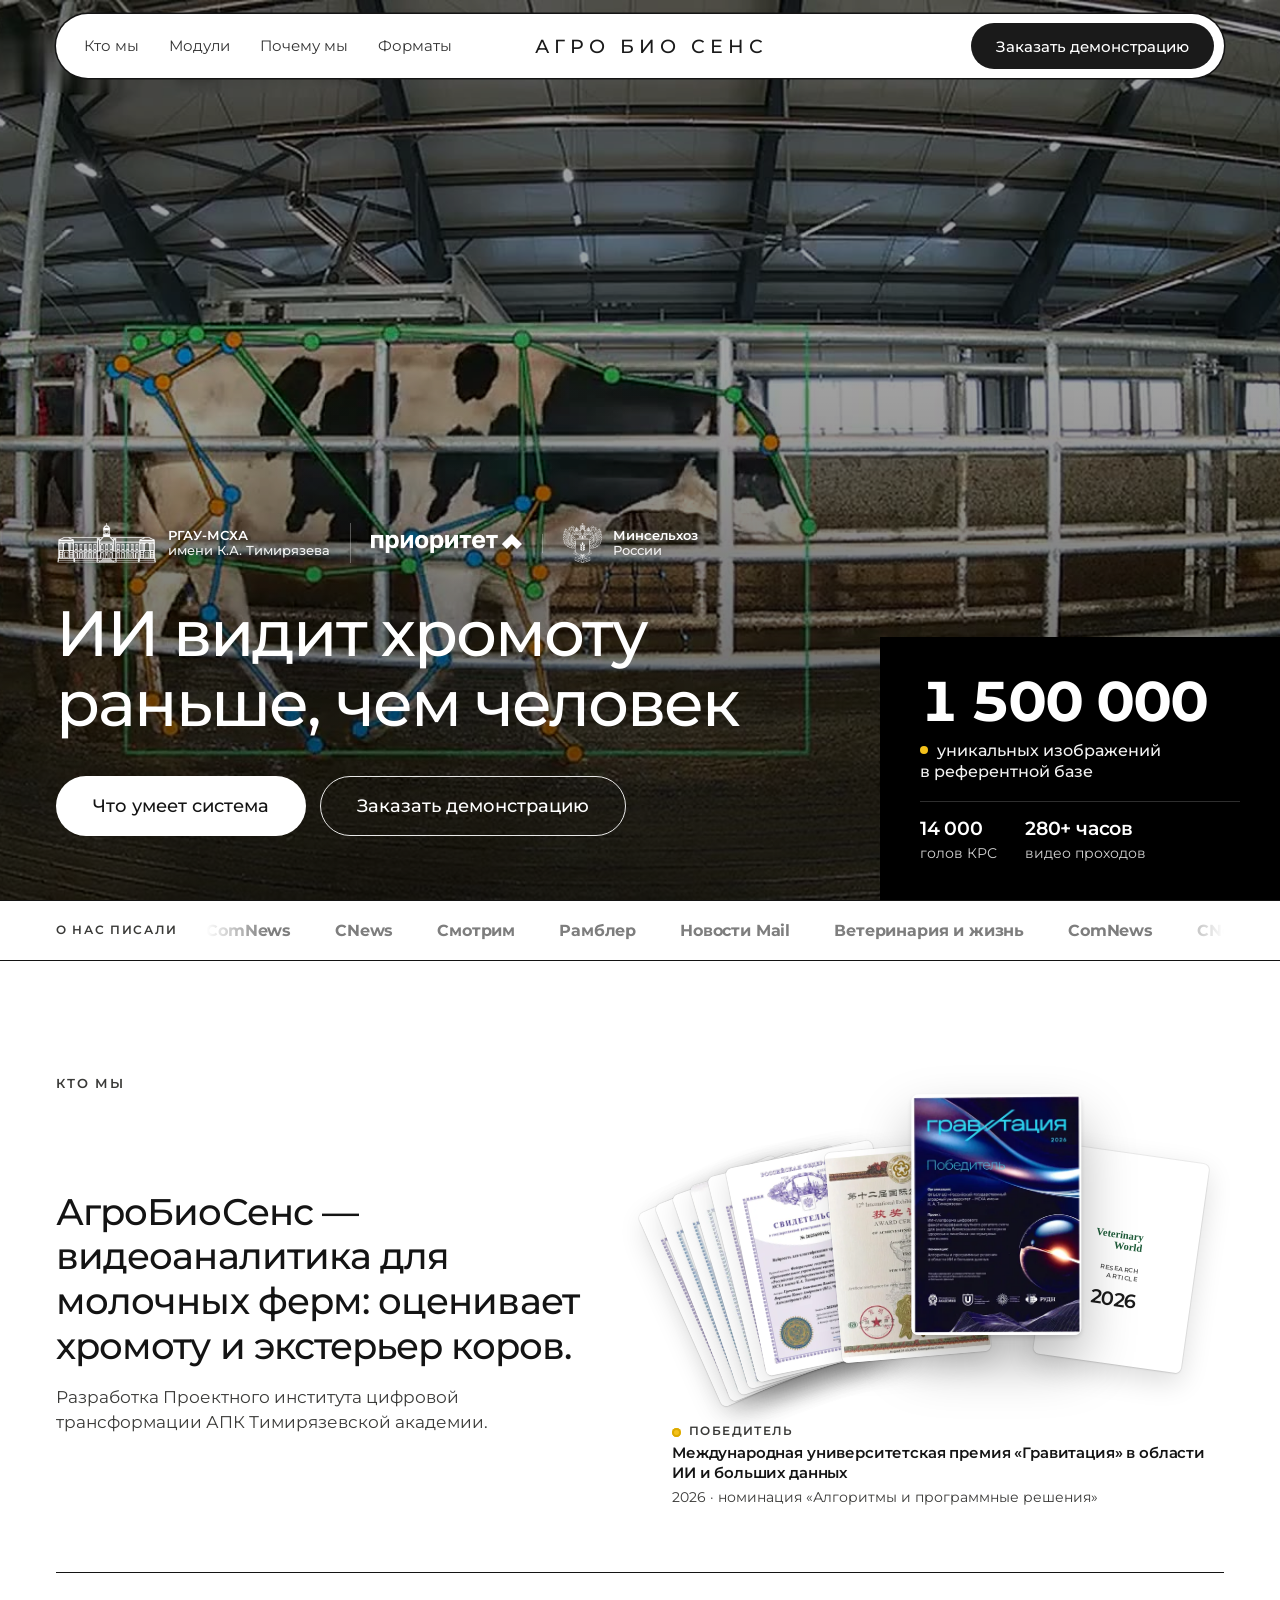
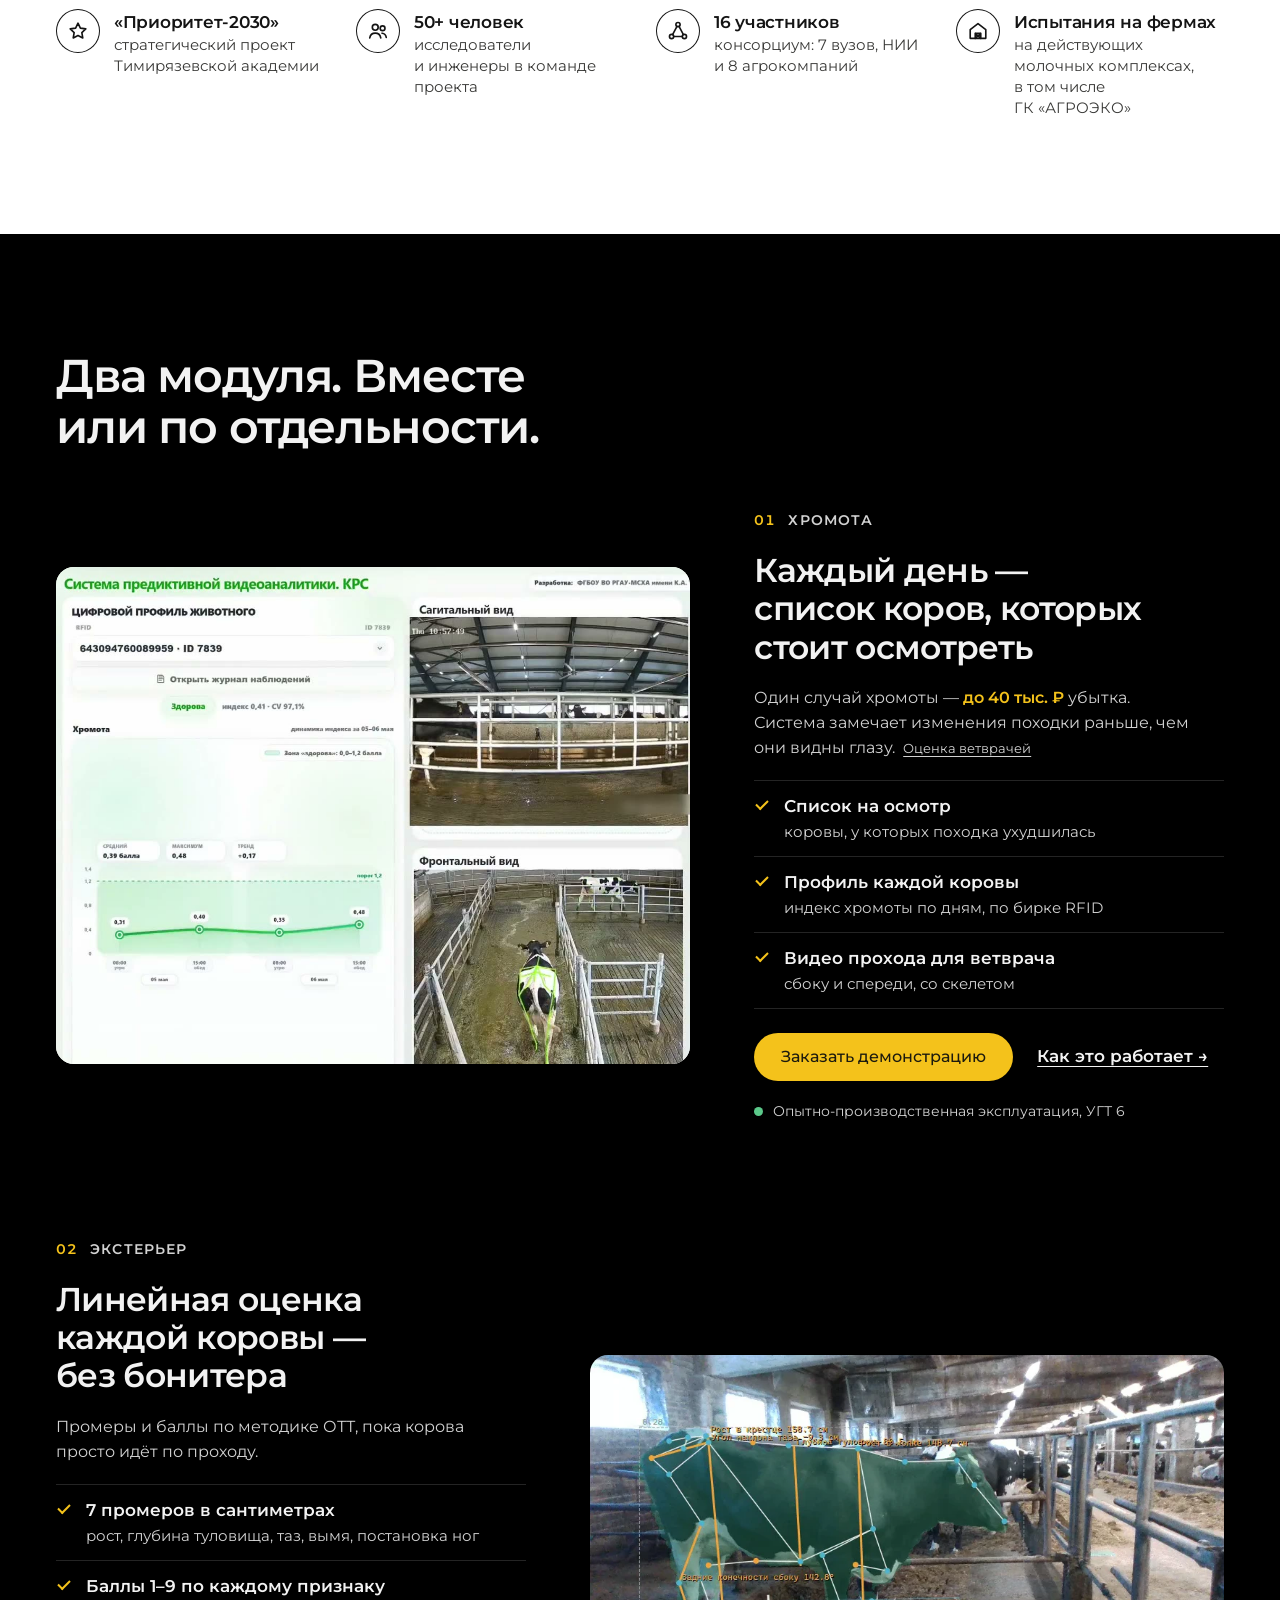
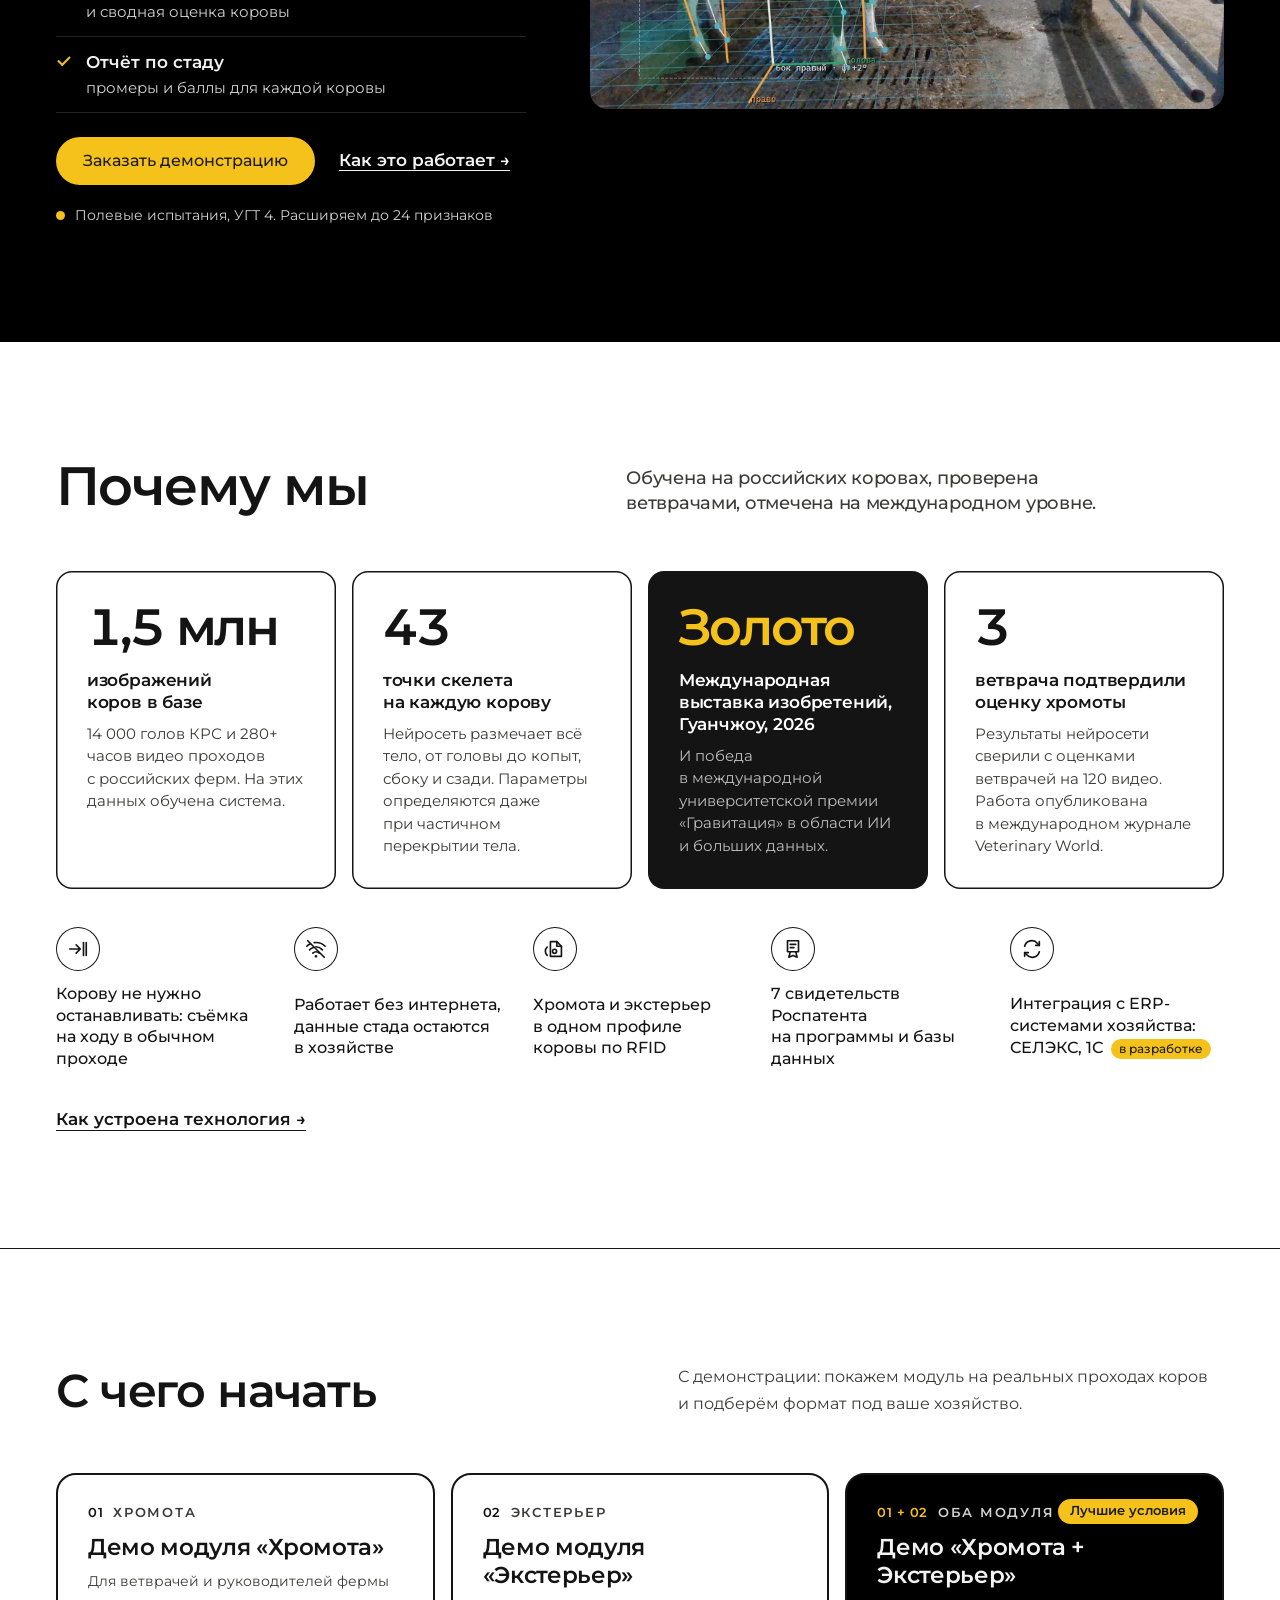
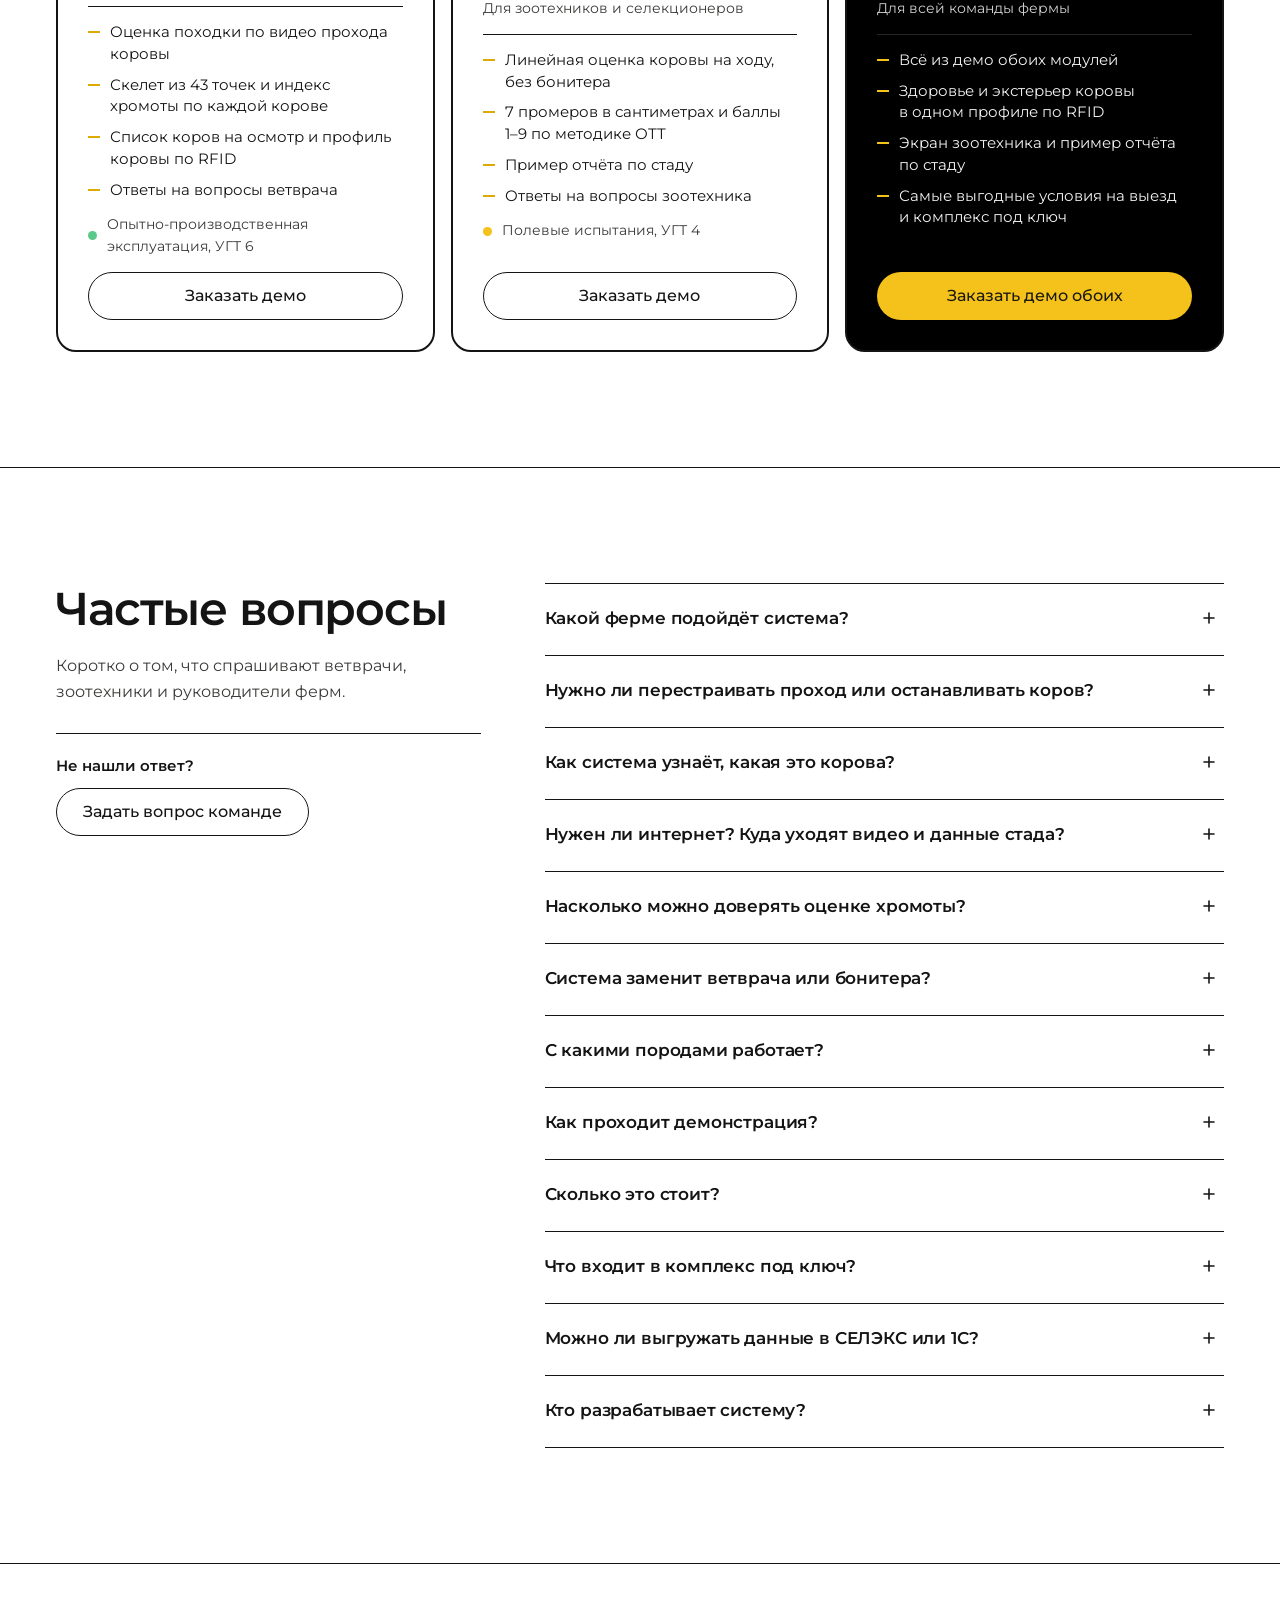
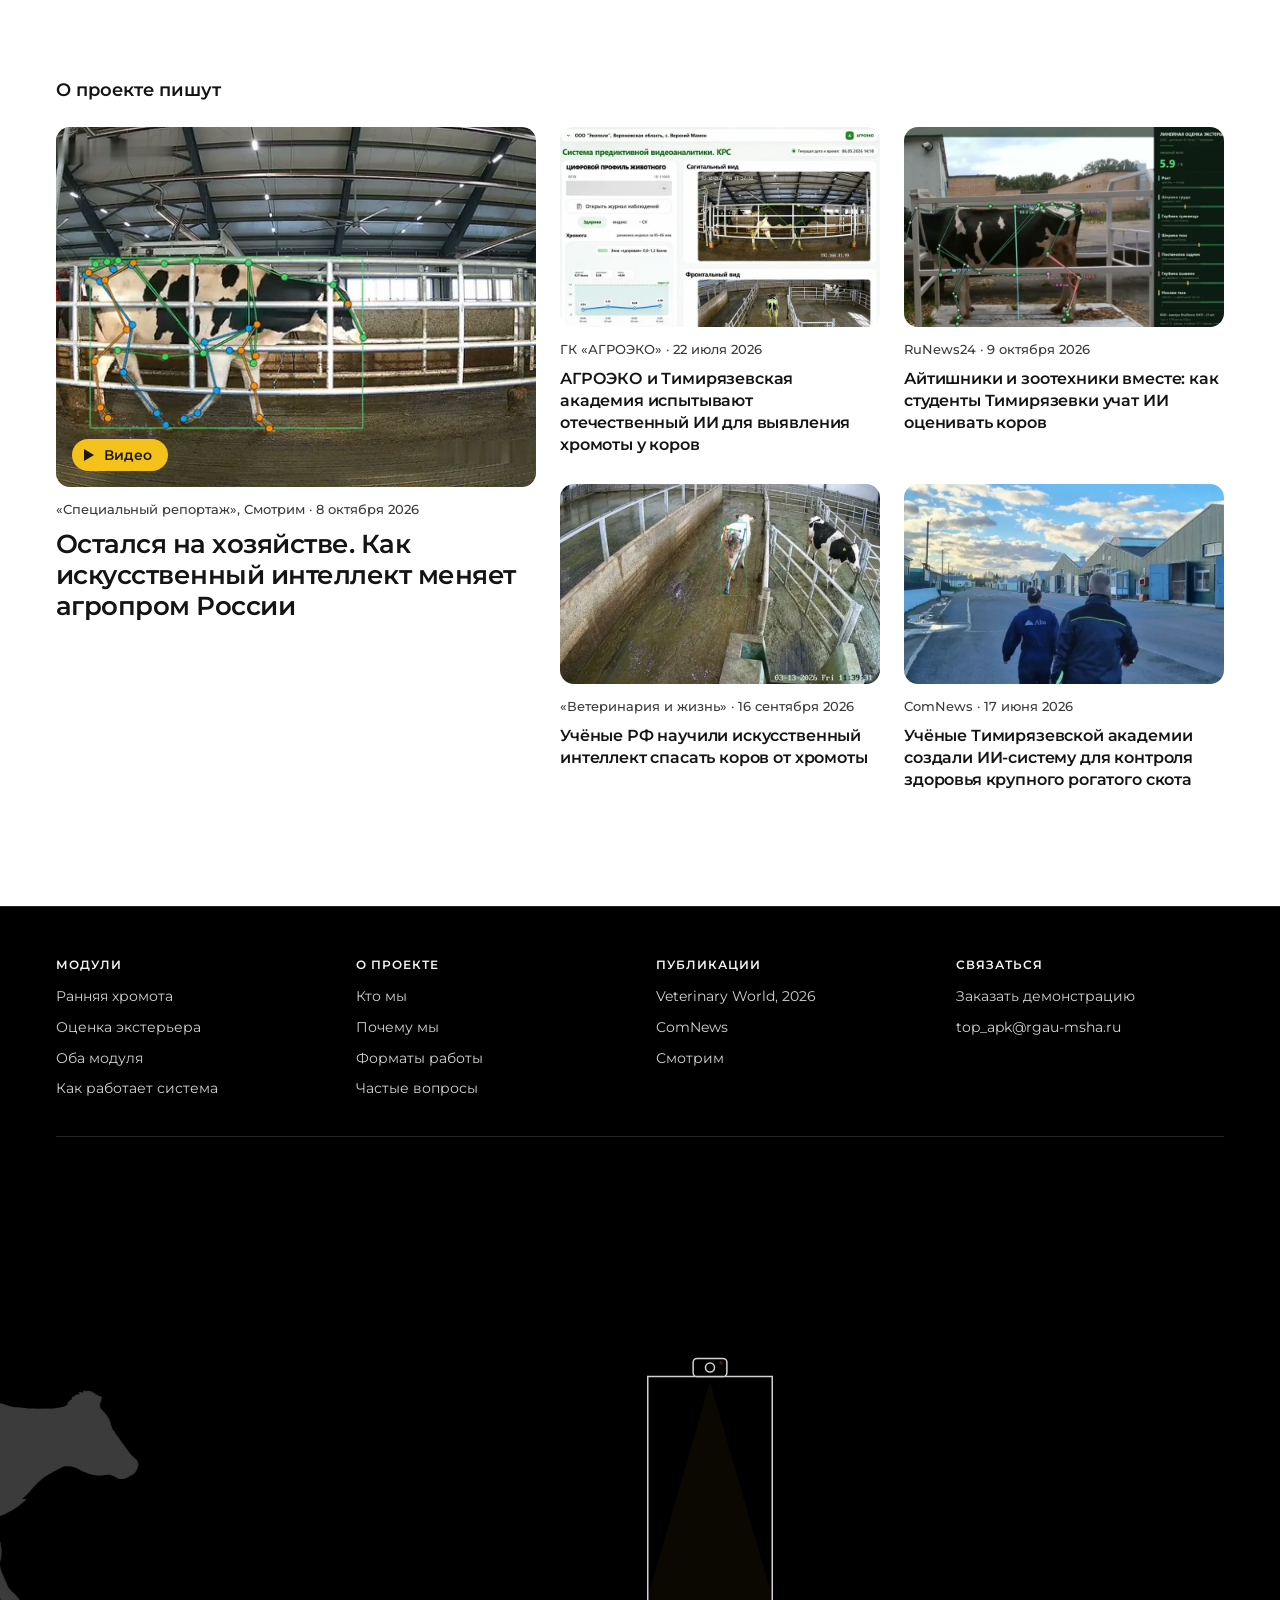
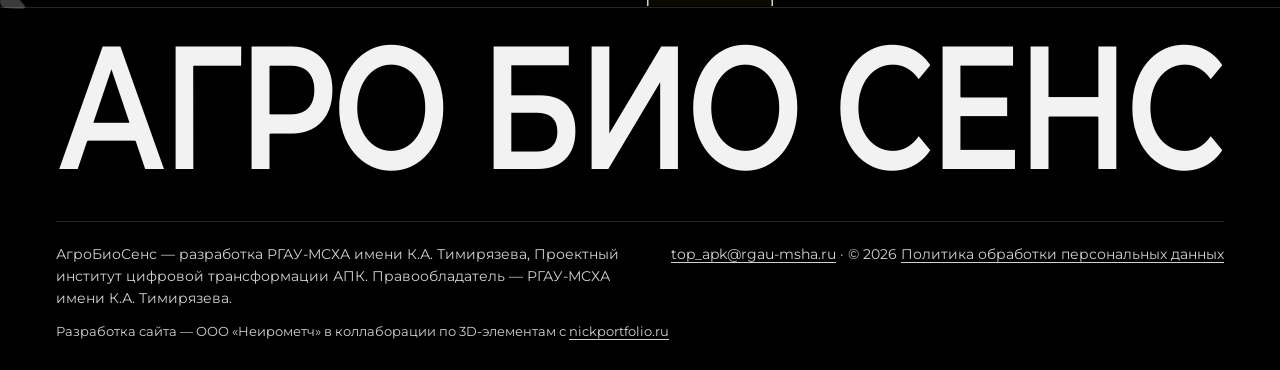
==== commit 657180fd: "Footer: developer credit line Co-Authored-By: Claude Opus 5.5 <noreply@anthropic.com>" ====
--- a/index.html
+++ b/index.html
@@ -13,7 +13,7 @@
   <link rel="preconnect" href="https://fonts.googleapis.com">
   <link rel="preconnect" href="https://fonts.gstatic.com" crossorigin>
   <link href="https://fonts.googleapis.com/css2?family=Montserrat:wght@400;500;600;700;800&display=swap" rel="stylesheet">
-  <link rel="stylesheet" href="assets/css/style.css?v=70">
+  <link rel="stylesheet" href="assets/css/style.css?v=71">
 </head>
 <body>
   <a class="skip" href="#main">Перейти к содержанию</a>
@@ -601,6 +601,7 @@
       <div class="footer-row">
         <p>АгроБиоСенс — разработка РГАУ-МСХА имени К.А. Тимирязева, Проектный институт цифровой трансформации АПК. Правообладатель — РГАУ-МСХА имени К.А. Тимирязева.</p>
         <p><a href="mailto:top_apk@rgau-msha.ru">top_apk@rgau-msha.ru</a> · © 2026 <a href="#">Политика обработки персональных данных</a></p>
+        <p class="footer-credit">Разработка сайта — ООО «Неирометч» в коллаборации по 3D-элементам с <a href="https://nickportfolio.ru" target="_blank" rel="noopener">nickportfolio.ru</a></p>
       </div>
     </div>
   </footer>
--- a/assets/css/style.css
+++ b/assets/css/style.css
@@ -463,6 +463,7 @@
 .footer-row p { max-width: 70ch; }
 .footer-row a { text-underline-offset: 3px; }
 @media (min-width: 900px) { .footer-row { grid-template-columns: 1fr auto; } }
+.footer-credit { grid-column: 1 / -1; max-width: none !important; font-size: 13px; color: var(--fog-muted); }
 .footer-cols { display: grid; grid-template-columns: repeat(2, minmax(0, 1fr)); gap: 28px 24px; padding-block: 20px 36px; border-bottom: 1px solid var(--night-line); margin-bottom: 24px; }
 .footer-col-title { margin-bottom: 12px; font-size: 12px; font-weight: 600; letter-spacing: .08em; text-transform: uppercase; color: var(--fog); }
 .footer-col ul { list-style: none; margin: 0; padding: 0; display: grid; gap: 9px; }
